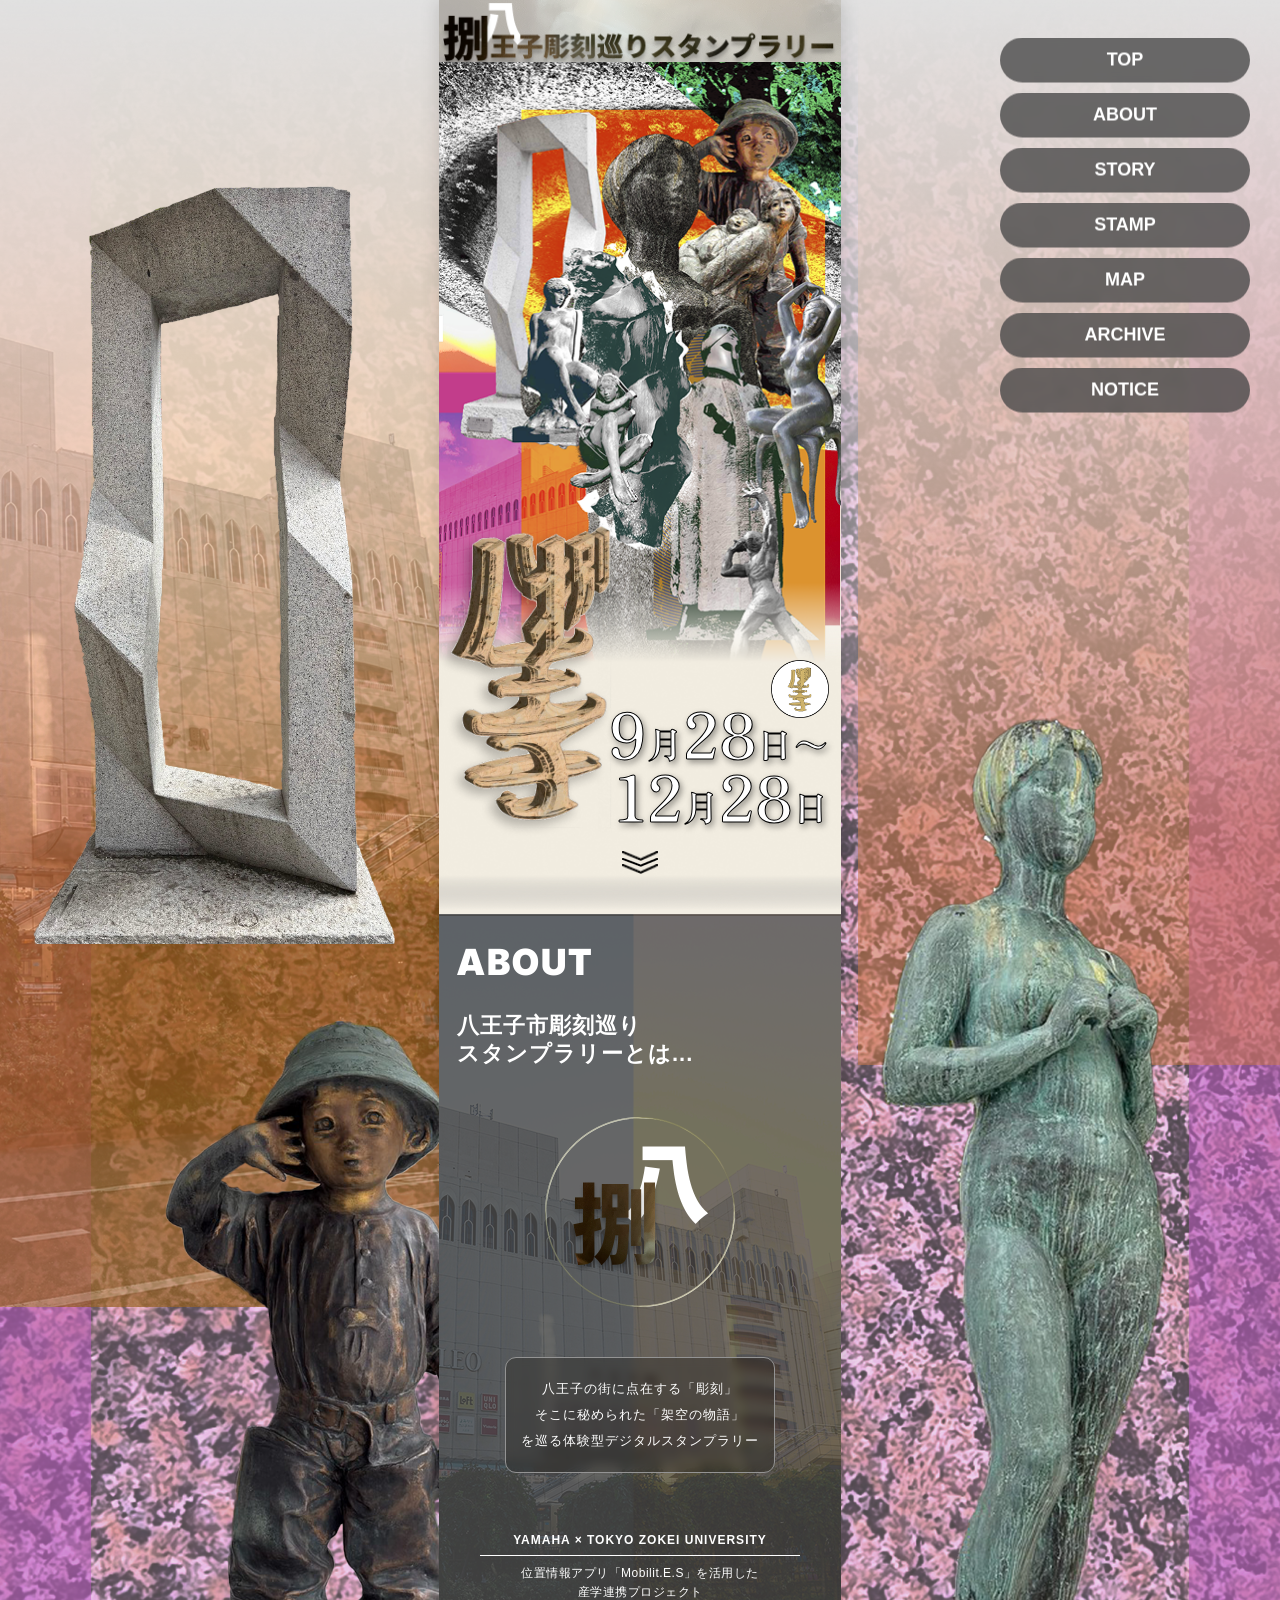
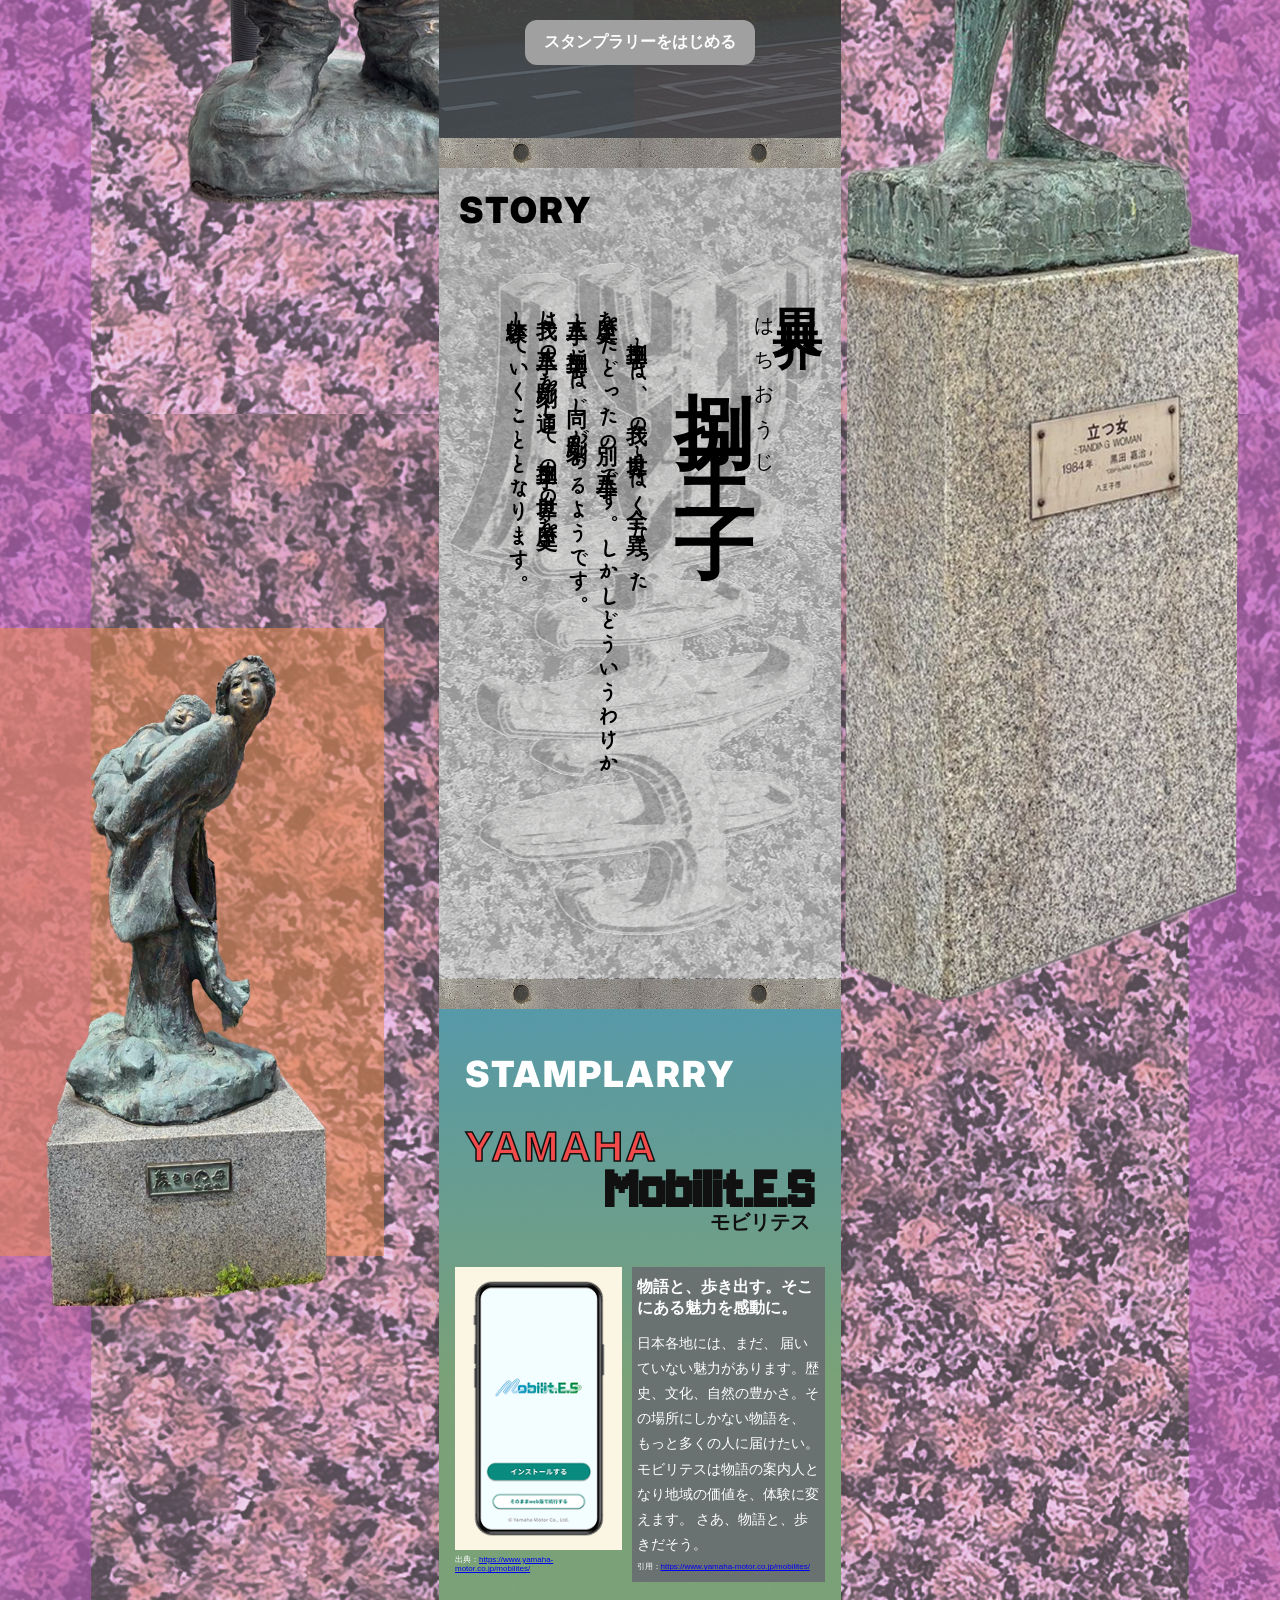
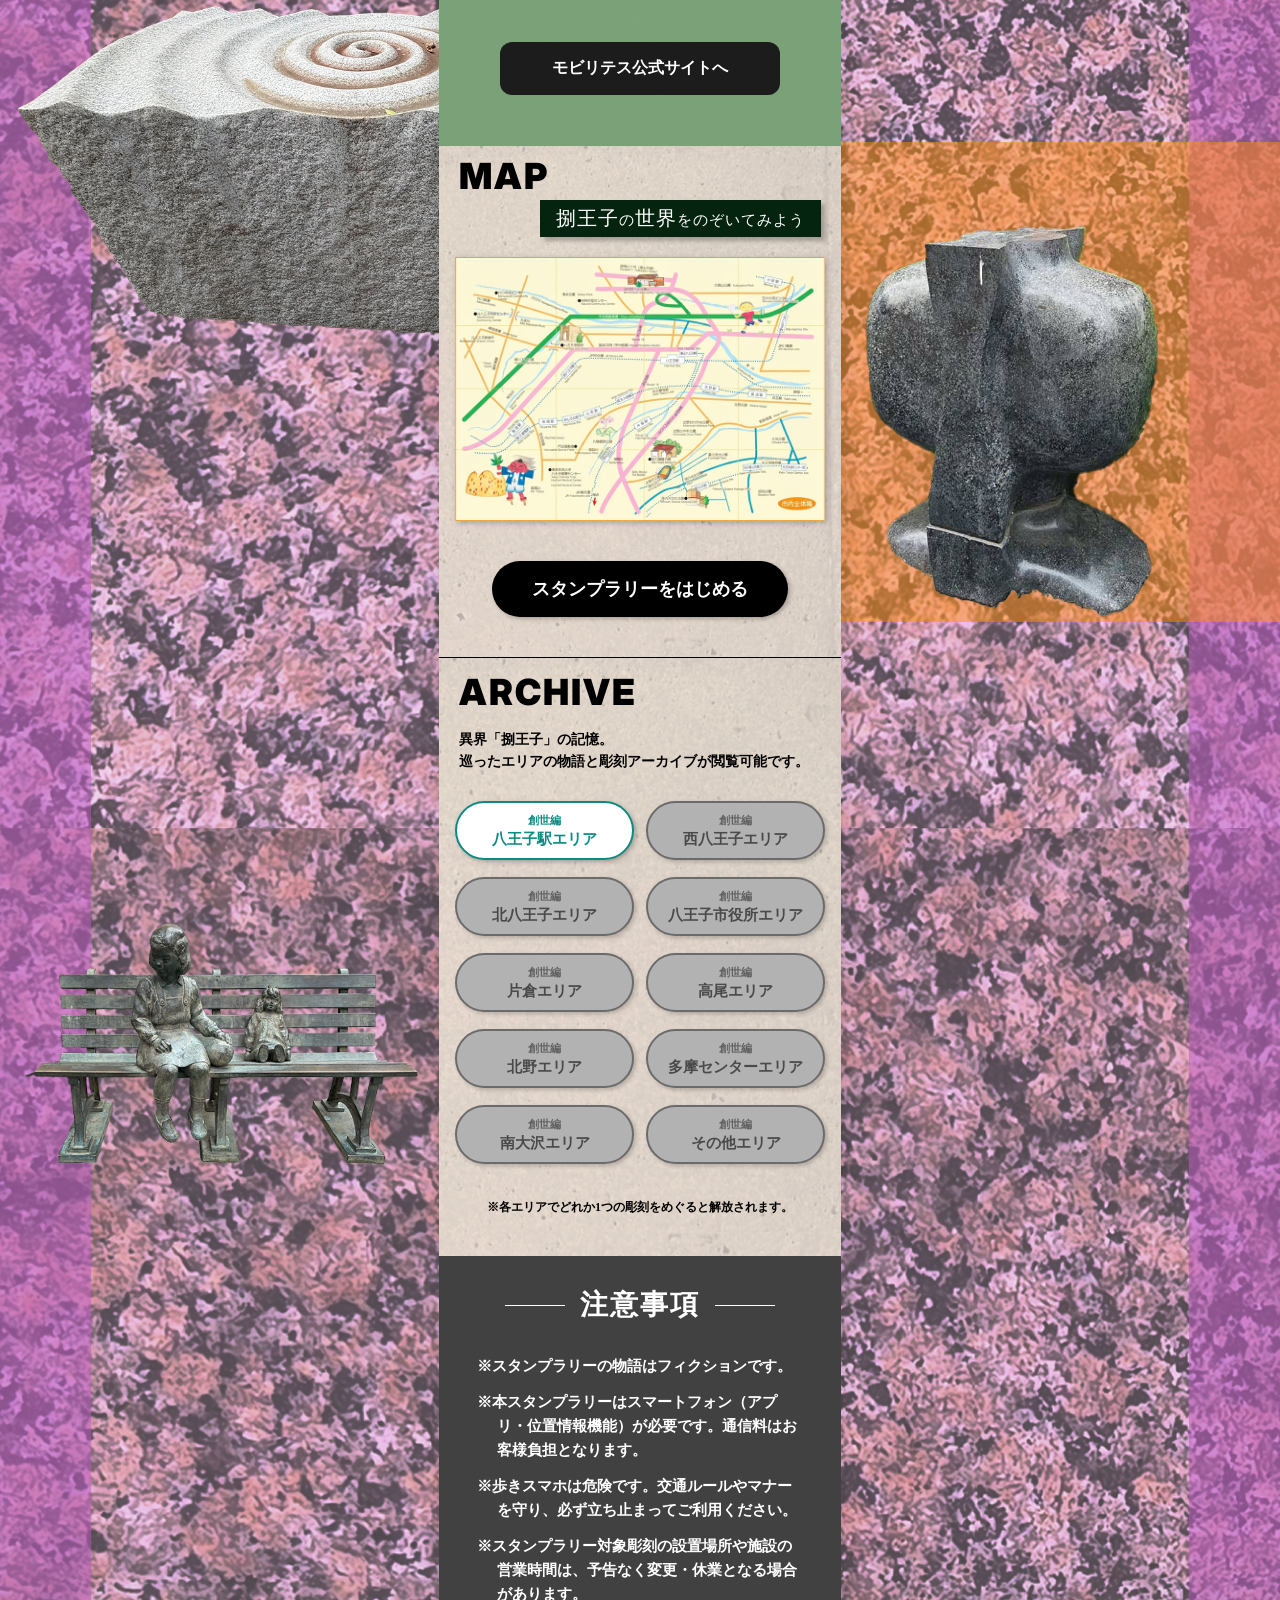
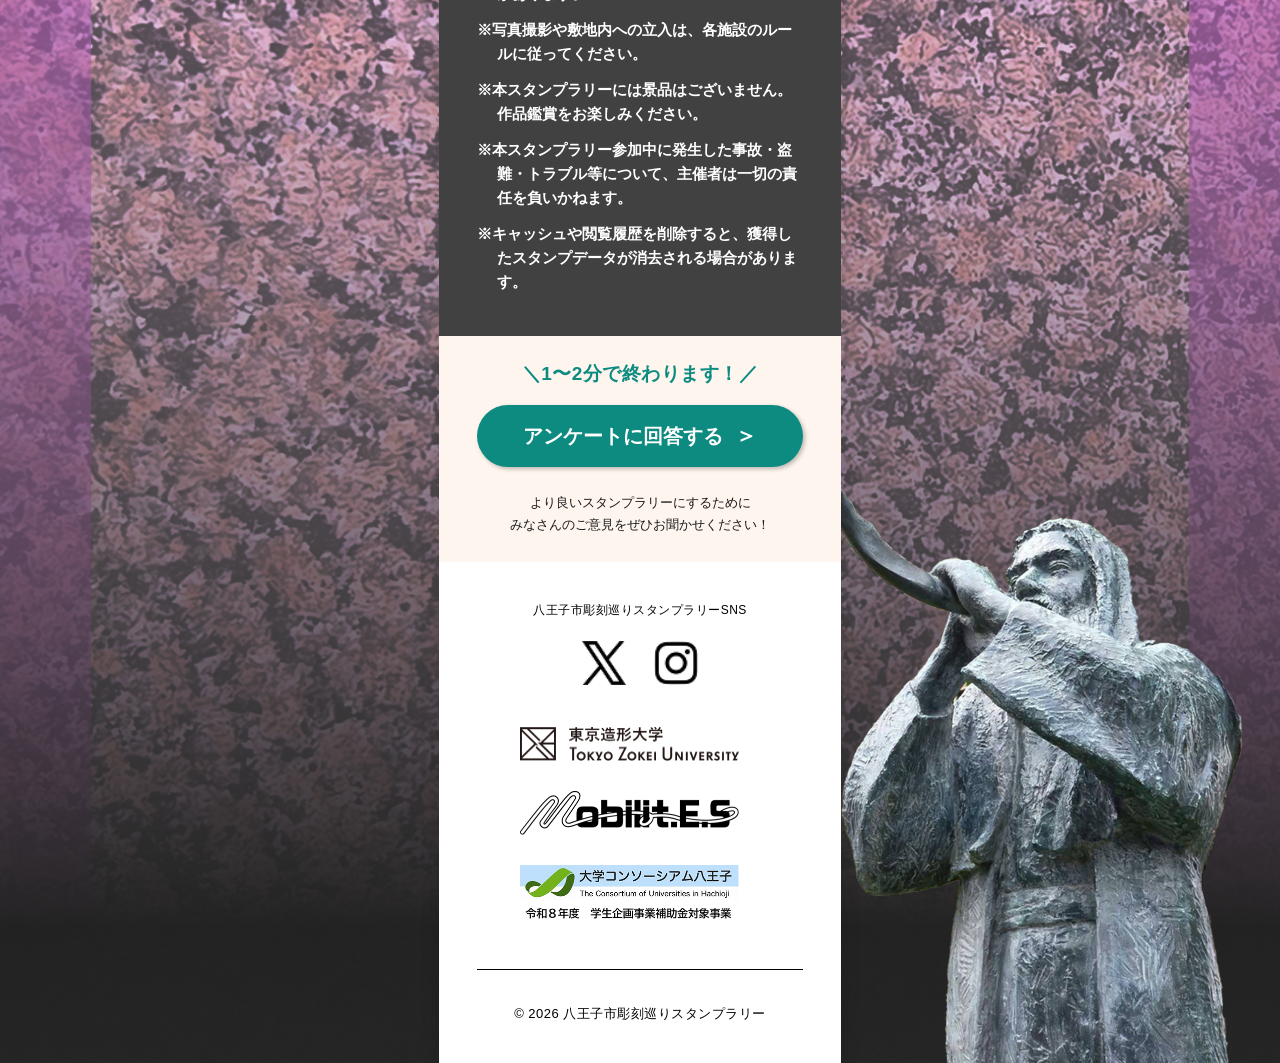
==== index.html @ 0e2375b9 "Add files via upload" ====
<!DOCTYPE html>
<html lang="ja">

<head>
    <!-- Google tag (gtag.js) -->
    <script async src="https://www.googletagmanager.com/gtag/js?id=G-J2H6LQZVP2"></script>
    <script>
        window.dataLayer = window.dataLayer || [];
        function gtag() { dataLayer.push(arguments); }
        gtag('js', new Date());

        gtag('config', 'G-J2H6LQZVP2');
    </script>
    <meta charset="UTF-8">
    <meta name="viewport" content="width=device-width, initial-scale=1.0">
    <meta name="description" content="八王子市彫刻巡りスタンプラリーの公式サイトです。">
    <meta name="keywords" content="八王子市, 彫刻巡り, スタンプラリー, 公式サイト">
    <meta property="og:title" content="八王子市彫刻巡りスタンプラリー公式サイト">
    <meta property="og:description" content="八王子市彫刻巡りスタンプラリーの公式サイトです。">
    <meta property="og:image" content="images/herofavicon.png">
    <title>八王子市彫刻巡りスタンプラリー公式サイト</title>
    <meta name="robots" content="noindex"><!-- /*Google検索に表示させない公開時は消します。*/ -->
    <link rel="preconnect" href="https://fonts.googleapis.com">
    <link rel="preconnect" href="https://fonts.gstatic.com" crossorigin>
    <link href="https://fonts.googleapis.com/css2?family=Tsukimi+Rounded:wght@400;500;600;700&display=swap"
        rel="stylesheet">
    <link rel="preconnect" href="https://fonts.googleapis.com">
    <link rel="preconnect" href="https://fonts.gstatic.com" crossorigin>
    <link href="https://fonts.googleapis.com/css2?family=Inter:wght@900&display=swap" rel="stylesheet">
    <link rel="preconnect" href="https://fonts.googleapis.com">
    <link rel="preconnect" href="https://fonts.gstatic.com" crossorigin>
    <link href="https://fonts.googleapis.com/css2?family=Zen+Old+Mincho:wght@700;900&display=swap" rel="stylesheet">
    <link rel="stylesheet" href="css/style.css">
    <link rel="icon" href="images/herofavicon.png">
</head>

<body>
    <div id="loading-screen">
        <div class="loading-inner">
            <img src="images/herofavicon.png" width="64" height="auto" alt="" class="loading-icon">
            <p class="loading-title">八王子彫刻巡りスタンプラリー</p>
            <div class="loading-bar-wrap">
                <div class="loading-bar" id="loadingBar"></div>
            </div>
            <p class="loading-percent" id="loadingPercent">0<span>%</span></p>
        </div>
    </div>
    <script>
        (function () {
            if (sessionStorage.getItem('sculptureLoadingShown') === 'true') {
                document.getElementById('loading-screen').style.display = 'none';
            }
        })();
    </script>
    <div class="hamburger" id="hamburger">
        <span></span>
        <span></span>
        <span></span>
    </div>
    <nav class="nav-menu" id="navMenu">
        <ul>
            <li><a href="#header0">TOP</a></li>
            <li><a href="#about">ABOUT</a></li>
            <li><a href="#story">STORY</a></li>
            <li><a href="#stamp">STAMP</a></li>
            <li><a href="#map">MAP</a></li>
            <li><a href="#archive">ARCHIVE</a></li>
            <li><a href="#notice">NOTICE</a></li>
        </ul>
    </nav>
    <main>
        <header id="header0">
            <h1><img src="images/headericon.png" alt="八王子市彫刻巡りスタンプラリー"></h1>
        </header>

        <section id="header">
            <p><img src="images/heroimage.png" alt="八王子市彫刻巡りスタンプラリー"></p>
            <div class="herocontent">
                <p><img src="images/heroimage2.png" width="249px" height="auto" alt="八王子市彫刻巡りスタンプラリー"></p>
                <div class="herotext">
                    <p>
                        <img src="images/herofavicon.png" width="72px" height="auto" alt="八王子市彫刻巡りスタンプラリーアイコン">
                    </p>
                    <p><span>9</span>月<span>28</span>日〜<br><span>12</span>月<span>28</span>日</p>
                </div>
            </div>
            <div class="scroll-down-wrapper">
                <div class="scroll-arrow arrow-1">
                    <img src="images/scroll-down-icon.png" alt="下矢印">
                </div>
                <div class="scroll-arrow arrow-2">
                    <img src="images/scroll-down-icon.png" alt="下矢印">
                </div>
                <div class="scroll-arrow arrow-3">
                    <img src="images/scroll-down-icon.png" alt="下矢印">
                </div>
            </div>
        </section>

        <section id="about">
            <h2>ABOUT</h2>
            <div class="about-lead">
                <p>八王子市彫刻巡り</p>
                <p>スタンプラリーとは...</p>
            </div>

            <!-- アイコン画像 -->
            <div class="about-content">
                <img src="images/aboutimages.png" width="190px" height="auto" alt="八王子市彫刻巡りスタンプラリーアイコン">
            </div>

            <div class="about-description">
                <p>八王子の街に点在する「彫刻」</p>
                <p>そこに秘められた「架空の物語」</p>
                <p>を巡る体験型デジタルスタンプラリー</p>
            </div>

            <div class="about-partner">
                <p class="partner-title">YAMAHA × TOKYO ZOKEI UNIVERSITY</p>
                <hr class="partner-divider">
                <p class="partner-text">位置情報アプリ「Mobilit.E.S」を活用した<br>産学連携プロジェクト</p>
            </div>

            <a href="html/selectarea.html" rel="noopener noreferrer" class="about-btn-link">
                <button class="about-btn">スタンプラリーをはじめる</button>
            </a>
        </section>

        <div class="section-margin">
            <p><img src="images/section_margin.png" alt="セクション間の壁"></p>
        </div>

        <section id="story">
            <h2>STORY</h2>
            <div class="story-content">
                <!-- 見出しエリア（異界・捌王子） -->
                <div class="story-heading">
                    <p class="story-sub">異界</p>
                    <h3 class="story-main">
                        <ruby>捌王子<rt>はちおうじ</rt></ruby>
                    </h3>
                </div>
                <!-- 本文エリア -->
                <div class="story-text">
                    <p>　捌王子とは、我々の世界とは全く異なった</p>
                    <p>歴史をたどった別の八王子です。しかしどういうわけか</p>
                    <p>八王子と捌王子には同じ彫刻があるようです。</p>
                    <p>我々は八王子の彫刻を通して捌王子の世界の歴史を</p>
                    <p>体験していくこととなります。</p>
                </div>
            </div>
        </section>

        <div class="section-margin">
            <p><img src="images/section_margin.png" alt="セクション間の壁"></p>
        </div>

        <section id="stamp">
            <h2>STAMPLARRY</h2>
            <div>
                <p>YAMAHA</p>
                <p>Mobilit.E.S</p>
                <p>モビリテス</p>
            </div>
            <div>
                <ul>
                    <li>
                        <img src="images/mobilites_about_image.png" alt="スタンプ1">
                        <p>出典：<a href="https://www.yamaha-motor.co.jp/mobilites/" target="_blank"
                                rel="noopener noreferrer">https://www.yamaha-motor.co.jp/mobilites/</a></p>
                    </li>
                    <li>
                        <p>物語と、歩き出す。そこにある魅力を感動に。</p>
                        <p>日本各地には、まだ、
                            届いていない魅力があります。歴史、文化、自然の豊かさ。その場所にしかない物語を、
                            もっと多くの人に届けたい。
                            モビリテスは物語の案内人となり地域の価値を、体験に変えます。
                            さあ、物語と、歩きだそう。</p>
                        <p>引用：<a href="https://www.yamaha-motor.co.jp/mobilites/" target="_blank"
                                rel="noopener noreferrer">https://www.yamaha-motor.co.jp/mobilites/</a></p>
                    </li>
                </ul>
            </div>
            <a href="https://www.yamaha-motor.co.jp/mobilites/" target="_blank" rel="noopener noreferrer"
                class="stamp-btn">
                モビリテス公式サイトへ
            </a>
        </section>

        <section id="map">
            <!-- ヘッダー（タイトル ＆ 緑ラベル） -->
            <div class="map-header">
                <h2>MAP</h2>
                <div class="maptitle">
                    <p><span>捌王子</span>の<span>世界</span>をのぞいてみよう</p>
                </div>
            </div>

            <!-- マップ画像 -->
            <div class="map-image-wrap">
                <img src="images/areamap.png" width="386px" height="auto" alt="スタンプラリーマップ" class="map-zoom-img">
            </div>

            <!-- ボタン -->
            <div class="map-btn-wrap">
                <a href="html/selectarea.html" rel="noopener noreferrer" class="map-btn">
                    スタンプラリーをはじめる
                </a>
            </div>
        </section>

        <section id="archive">
            <h2>ARCHIVE</h2>
            <p class="archive-lead">
                異界「捌王子」の記憶。<br>
                巡ったエリアの物語と彫刻アーカイブが閲覧可能です。
            </p>

            <div class="archive-grid">
                <!-- 解放済み（アクティブ）エリア -->
                <a href="html/archive_hachiojistation.html" class="archive-card active">
                    <span class="sub-title">創世編</span>
                    <span class="main-title">八王子駅エリア</span>
                </a>

                <!-- 未解放（グレーアウト）エリア -->
                <div class="archive-card disabled">
                    <span class="sub-title">創世編</span>
                    <span class="main-title">西八王子エリア</span>
                </div>
                <div class="archive-card disabled">
                    <span class="sub-title">創世編</span>
                    <span class="main-title">北八王子エリア</span>
                </div>
                <div class="archive-card disabled">
                    <span class="sub-title">創世編</span>
                    <span class="main-title">八王子市役所エリア</span>
                </div>
                <div class="archive-card disabled">
                    <span class="sub-title">創世編</span>
                    <span class="main-title">片倉エリア</span>
                </div>
                <div class="archive-card disabled">
                    <span class="sub-title">創世編</span>
                    <span class="main-title">高尾エリア</span>
                </div>
                <div class="archive-card disabled">
                    <span class="sub-title">創世編</span>
                    <span class="main-title">北野エリア</span>
                </div>
                <div class="archive-card disabled">
                    <span class="sub-title">創世編</span>
                    <span class="main-title">多摩センターエリア</span>
                </div>
                <div class="archive-card disabled">
                    <span class="sub-title">創世編</span>
                    <span class="main-title">南大沢エリア</span>
                </div>
                <div class="archive-card disabled">
                    <span class="sub-title">創世編</span>
                    <span class="main-title">その他エリア</span>
                </div>
            </div>

            <p class="archive-note">※各エリアでどれか1つの彫刻をめぐると解放されます。</p>
        </section>

        <section id="notice">
            <h3>注意事項</h3>
            <ul>
                <li>※スタンプラリーの物語はフィクションです。</li>
                <li>※本スタンプラリーはスマートフォン（アプリ・位置情報機能）が必要です。通信料はお客様負担となります。</li>
                <li>※歩きスマホは危険です。交通ルールやマナーを守り、必ず立ち止まってご利用ください。</li>
                <li>※スタンプラリー対象彫刻の設置場所や施設の営業時間は、予告なく変更・休業となる場合があります。</li>
                <li>※写真撮影や敷地内への立入は、各施設のルールに従ってください。</li>
                <li>※本スタンプラリーには景品はございません。作品鑑賞をお楽しみください。</li>
                <li>※本スタンプラリー参加中に発生した事故・盗難・トラブル等について、主催者は一切の責任を負いかねます。</li>
                <li>※キャッシュや閲覧履歴を削除すると、獲得したスタンプデータが消去される場合があります。</li>
            </ul>
        </section>

        <section id="survey">
            <p class="survey-lead">＼1〜2分で終わります！／</p>
            <div class="survey-btn-wrap">
                <a href="https://forms.gle/QPABRrupiCg4Sjsz8" target="_blank" rel="noopener noreferrer"
                    class="survey-btn">
                    アンケートに回答する <span>＞</span>
                </a>
            </div>
            <p class="survey-desc">
                より良いスタンプラリーにするために<br>
                みなさんのご意見をぜひお聞かせください！
            </p>
        </section>


        <footer>
            <p>八王子市彫刻巡りスタンプラリーSNS</p>
            <div class="sns-icon">
                <p><a href="https://www.instagram.com/hatchiojisculpturestamprally/?hl=ja" target="_blank"
                        rel="noopener noreferrer"><img src="images/footer_insta_icon.png" alt="Instagram"></a>
                </p>
                <p><a href="https://x.com/hatchiojiscults" target="_blank" rel="noopener noreferrer"><img
                            src="images/footer_x_icon.png" alt="X"></a></p>
            </div>
            <div class="footericon">
                <a href="https://www.zokei.ac.jp/" target="_blank" rel="noopener noreferrer"><img
                        src="images/footericon-tzu.png" width="219px" height="auto" alt="東京造形大学"></a>
                <a href="https://www.yamaha-motor.co.jp/mobilites/" target="_blank" rel="noopener noreferrer"><img
                        src="images/footericon-mobilites.png" width="219px" height="auto" alt="YAMAHAモビリテス"></a>
                <a href="https://gakuen-hachioji.jp/project/kikakuhojo/" target="_blank" rel="noopener noreferrer"><img
                        src="images/footericon-conso.png" width="219px" height="auto" alt="大学コンソーシアム八王子"></a>
            </div>
            <p class="copyright">&copy; 2026 八王子市彫刻巡りスタンプラリー</p>
        </footer>

    </main>

    <!-- PC用背景装飾エリア（706px以下で非表示） -->
    <div class="bg-decorations">
        <!-- 背景画像ブロック -->
        <img src="images/body_backimage01.png" alt="" class="decor-img station-bg">
        <img src="images/body_backimage02.png" alt="" class="decor-img map-bg">
        <img src="images/body_backimage03.png" alt="" class="decor-img stamp-bg">
        <img src="images/body_backimage04.png" alt="" class="decor-img about-bg">

        <!-- ②中間：上部のグラデーションをここに追加 -->
        <img src="images/header_gradation.png" alt="" class="decor-img header-grad">

        <!-- 彫刻作品群（黒背景のものはCSSで透過させます） -->
        <img src="images/sculpture_works01.png" alt="" class="decor-img sc-1">
        <img src="images/sculpture_works02.png" alt="" class="decor-img sc-2">
        <img src="images/sculpture_works03.png" alt="" class="decor-img sc-3">
        <img src="images/sculpture_works04.png" alt="" class="decor-img sc-4">
        <img src="images/sculpture_works05.png" alt="" class="decor-img sc-5">
        <img src="images/sculpture_works06.png" alt="" class="decor-img sc-6">
        <img src="images/sculpture_works07.png" alt="" class="decor-img sc-7">
        <img src="images/sculpture_works08.png" alt="" class="decor-img sc-8">
    </div>
    <!-- トースト通知用要素 -->
    <div id="toast" class="toast">未解放エリアです！</div>
    <div id="image-modal" class="modal">
        <span class="modal-close">&times;</span>
        <img class="modal-content" id="modal-img" alt="マップ拡大画像">
    </div>
</body>

<script src="js/script.js"></script>

</html>
---- css/style.css ----
@charset "UTF-8";
@import url('https://fonts.googleapis.com/css2?family=Jersey+10&display=swap');

:root {
    --content-width: 402px;
    --ink: #1a1a1a;
    --white: #fff;
    --mobileites: #0D8B80;
}

* {
    box-sizing: border-box;
    margin: 0;
    padding: 0;
}

html {
    scroll-behavior: smooth;
}

body {
    min-width: 320px;
    color: var(--ink);
    font-family: "Hiragino Kaku Gothic ProN", "Yu Gothic", sans-serif;
    background:
        url("../images/footer_gradation.png") center bottom / 100% auto no-repeat,
        #e9e7e0 url("../images/body_backgraudimage.png") center top / 100% auto;
    vertical-align: bottom;
    position: relative;
}

.header-grad {
    top: 0;
    left: 0;
    width: 100%;
    /* 横幅いっぱいに広げる */
    /* z-indexはHTMLの記述順で自動的に決まるため不要です */
}

img {
    display: block;
    max-width: 100%;
}

li {
    list-style: none;
}

button {
    font: inherit;
}

main {
    width: min(100%, var(--content-width));
    margin: 0 auto;
    overflow: hidden;
    background: #fff;
}



/* =========================================================
    Nav
========================================================= */
.nav-menu {
    position: fixed;
    right: clamp(10px, 5vw, 30px);
    top: 25%;
    transform: translateY(-50%);
    z-index: 100;
    display: flex;
}

.nav-menu ul {
    display: flex;
    flex-direction: column;
    gap: 10px;
    width: clamp(100px, 20vw, 250px);
}

.nav-menu a {
    display: block;
    padding: 12px 30px;
    color: #fff;
    font-size: 18px;
    font-weight: 600;
    text-decoration: none;
    background-color: rgb(74, 74, 74, 0.8);
    backdrop-filter: blur(4px);
    border-radius: 25px;
    text-align: center;
    transition: background-color 0.3s;
}

.nav-menu a:hover {
    background-color: #333;
    scale: 1.05;
    transition: scale 0.3s;
}

/* 706px以下のメディアクエリ */
@media (max-width: 706px) {
    .nav-menu {
        display: none;
    }
}

/* =========================================================
    ハンバーガーメニュー（通常時は非表示）
========================================================= */
.hamburger {
    display: none;
    cursor: pointer;
    z-index: 10000;
    /* メニューより手前に配置 */
    position: fixed;
    top: 20px;
    right: 20px;
    width: 30px;
    height: 24px;
    opacity: 0;
    /* 初期状態は透明 */
    pointer-events: none;
    /* 透明な時はクリック不可にする */
    transition: opacity 0.5s ease-in-out;
    /* ふんわり表示させる */
}

/* JSで付与する表示用クラス */
.hamburger.is-visible {
    opacity: 1;
    pointer-events: auto;
    /* クリック可能に戻す */
}

.hamburger span {
    display: block;
    position: absolute;
    width: 100%;
    height: 3px;
    background-color: var(--ink, #333);
    /* 必要に応じて色を変更 */
    transition: all 0.3s ease-in-out;
    border-radius: 2px;
}

.hamburger span:nth-child(1) {
    top: 0;
}

.hamburger span:nth-child(2) {
    top: 10px;
}

.hamburger span:nth-child(3) {
    top: 20px;
}

/* ハンバーガーがクリックされた時（×印になる）のアニメーション */
.hamburger.active span:nth-child(1) {
    top: 10px;
    transform: rotate(45deg);
}

.hamburger.active span:nth-child(2) {
    opacity: 0;
}

.hamburger.active span:nth-child(3) {
    top: 10px;
    transform: rotate(-45deg);
}

/* =========================================================
    レスポンシブ対応（706px以下） - メニューの挙動
========================================================= */
@media screen and (max-width: 706px) {
    .hamburger {
        display: block;
        /* スマホでボタンを表示 */
    }

    /* メニューを画面全体に被せる設定 */
    .nav-menu {
        position: fixed !important;
        /* 親要素の制限を強制解除 */
        top: 0 !important;
        left: 0 !important;
        width: 100vw;
        /* 画面幅いっぱい */
        height: 100vh;
        height: 100dvh;
        /* スマホのアドレスバー分を考慮した高さ */
        background-color: rgba(243, 238, 227, 0.98);
        display: flex;
        flex-direction: column;
        justify-content: center;
        align-items: center;
        z-index: 9999;

        /* rightでの移動ではなく、transformを使って滑らかにスライド */
        transform: translateX(100%);
        transition: transform 0.3s ease-in-out;
    }

    /* アクティブ時に画面内にスライドイン */
    .nav-menu.active {
        transform: translateX(0);
    }

    .nav-menu ul {
        display: flex;
        flex-direction: column;
        align-items: center;
        /* 子要素（li）を中央揃え */
        gap: 20px;
        /* ボタン同士の間隔（お好みで調整してください） */
        padding: 0 !important;
        /* ブラウザ標準の左余白を消去 */
        margin: 0;
        width: 100%;
    }

    .nav-menu ul li {
        list-style: none;
    }

    .nav-menu ul li a {
        display: block;
        width: 200px;
        padding: 16px 20px;
        background-color: #6a6a6a;
        color: #ffffff;
        text-decoration: none;
        border-radius: 50px;
        font-weight: bold;
        font-size: 16px;
        letter-spacing: 1.5px;
        box-sizing: border-box;
        text-align: center;
    }
}

/* =========================================================
    ポップアップ（モーダル）のスタイル
========================================================= */
.map-zoom-img {
    cursor: pointer;
    /* クリックできることを指マークで示す */
}

.modal {
    display: none;
    /* 初期状態は非表示 */
    position: fixed;
    z-index: 10000;
    left: 0;
    top: 0;
    width: 100%;
    height: 100%;
    background-color: rgba(0, 0, 0, 0.8);
    align-items: center;
    justify-content: center;
    opacity: 0;
    transition: opacity 0.3s ease;
}

/* JavaScriptで .show が付いたときにフェードイン */
.modal.show {
    display: flex;
    opacity: 1;
}

.modal-content {
    max-width: 90%;
    max-height: 90vh;
    border-radius: 8px;
    box-shadow: 0 4px 15px rgba(0, 0, 0, 0.5);
    transform: scale(0.8);
    transition: transform 0.3s ease;
}

.modal.show .modal-content {
    transform: scale(1);
}

.modal-close {
    position: absolute;
    top: 20px;
    right: 30px;
    color: #fff;
    font-size: 40px;
    font-weight: bold;
    cursor: pointer;
    z-index: 10001;
}

/* =========================================================
    Header
========================================================= */
header {
    position: relative;
    z-index: 3;
    height: 62px;
    background: url("../images/headerimage.png") center / cover no-repeat;
}

header h1 {
    width: 100%;
}

header h1 img {
    width: 100%;
}

.bg-decorations {
    position: absolute;
    top: 0;
    left: 0;
    right: 0;
    /* width: 100% の代わりに左右を指定 */
    bottom: 0;
    /* height: 100% の代わりに bottom: 0 で一番下まで伸ばす */
    z-index: -1;
    overflow-x: hidden;
    pointer-events: none;
}

#header {
    position: relative;
    height: clamp(678px, 211.9vw, 852px);
    background: #f3eee3;
    overflow: hidden;
}

#header>p img {
    width: 100%;
    height: 100%;
    object-fit: cover;
    vertical-align: bottom;
}

#header>div {
    position: absolute;
    left: 0;
    width: 100%;
}

.herocontent {
    display: flex;
    flex-direction: row;
    align-items: center;
    justify-content: space-between;
    position: absolute;
    /* 450pxの固定値から%に変更し、高さが縮んでも正しい位置をキープします */
    top: 52.8%;
    left: 0;
    width: 100%;
}

#header>div>p:first-child {
    flex: 0 0 auto;
}

#header>div>p:first-child img {
    width: clamp(198px, 61.9vw, 249px);
    margin: 0;
    transform: translateX(clamp(-40px, -9.9vw, -30px));
}

/* 親要素（ヒーローエリア）が基準になるよう設定されているか確認してください */
#hero,
.hero,
header {
    position: relative;
}

.herotext {
    /* 中央枠の「右下」を基準に配置して見切れを完全に防止 */
    position: absolute;
    right: 12px;
    bottom: 30px;

    display: flex;
    flex-direction: column;
    align-items: flex-end;
    font-family: "Zen Old Mincho", serif;
    font-weight: 700;
    line-height: 0.98;
    z-index: 10;
}

.herotext p {
    font-size: 36px;
    /* 文字サイズ（維持） */
    line-height: 0.98;
    margin: 0;
    text-align: right;
    white-space: nowrap;
}

.herotext span {
    font-size: 64px;
    /* 数字サイズ（維持） */
}

/* 右上の丸アイコン配置 */
.herotext p:first-child {
    width: 100%;
    margin-bottom: -18px;
    /* アイコンを日付テキストの右上に少し重ねる */
}

.herotext p:first-child img {
    margin-left: auto;
    width: 58px;
    height: auto;
    display: block;
}

/* 日付テキストの装飾 */
.herotext p:last-child {
    margin: 0;
    color: #ffffff;
    -webkit-text-stroke: 1px #000000;
    filter: drop-shadow(2px 3px 3px rgba(0, 0, 0, 0.4));
}


/* 矢印をまとめるラッパーの配置 */
.scroll-down-wrapper {
    position: absolute;
    bottom: 50px;
    right: max(100px, 12vw);
    display: flex;
    flex-direction: column;
    align-items: center;
    z-index: 999;
}

/* 矢印同士の間隔設定（z-indexを有効化するため position: relative を追加） */
.scroll-arrow {
    position: relative;
    margin-top: -16px;
}

.scroll-arrow:first-child {
    margin-top: 0;
}

/* 【重要】上の矢印ほど手前に重なるよう z-index を設定 */
.arrow-1 {
    z-index: 3;
}

/* 一番上：最前面 */
.arrow-2 {
    z-index: 2;
}

/* 真ん中：中間 */
.arrow-3 {
    z-index: 1;
}

/* 一番下：最背面 */

/* 矢印画像のアニメーション設定 */
.arrow-1 img {
    width: 36px;
    height: auto;
    animation: arrow-scroll-1 2.5s infinite ease-in-out;
}

.arrow-2 img {
    width: 36px;
    height: auto;
    animation: arrow-scroll-2 2.5s infinite ease-in-out;
}

.arrow-3 img {
    width: 36px;
    height: auto;
    animation: arrow-scroll-3 2.5s infinite ease-in-out;
}

/* 1番目（一番上）：最初に登場してとどまる */
@keyframes arrow-scroll-1 {
    0% {
        opacity: 0;
        transform: translateY(-8px);
    }

    20%,
    80% {
        opacity: 1;
        transform: translateY(0);
    }

    100% {
        opacity: 0;
        transform: translateY(8px);
    }
}

/* 2番目（真ん中）：1番目の下へ重ねるように出現してとどまる */
@keyframes arrow-scroll-2 {

    0%,
    20% {
        opacity: 0;
        transform: translateY(-8px);
    }

    40%,
    80% {
        opacity: 1;
        transform: translateY(0);
    }

    100% {
        opacity: 0;
        transform: translateY(8px);
    }
}

/* 3番目（一番下）：2番目の下へ重ねるように出現し、最後全員で消える */
@keyframes arrow-scroll-3 {

    0%,
    40% {
        opacity: 0;
        transform: translateY(-8px);
    }

    60%,
    80% {
        opacity: 1;
        transform: translateY(0);
    }

    100% {
        opacity: 0;
        transform: translateY(8px);
    }
}


/* =========================================================
//    section
//========================================================= */
section {
    position: relative;
}

.section-margin {
    height: 30px;
    background: #ddd;
}

.section-margin img {
    width: 100%;
    height: 30px;
}



/* =========================================================
    about
========================================================= */
#about {
    min-height: 824px;
    padding: 26px 0 55px;
    color: #fff;
    text-align: center;
    background: url("../images/about_backimage.png") center / cover no-repeat;
}

#about h2 {
    font-size: 36px;
    font-weight: 900;
    font-family: 'Inter', sans-serif;
    text-align: left;
    padding-left: 18px;
    letter-spacing: 2px;
    margin: 0;
    font-weight: 900;
}

/* リード文 */
.about-lead {
    text-align: left;
    padding-left: 18px;
    margin-top: 28px;
}

.about-lead p {
    font-size: 22px;
    font-weight: bold;
    line-height: 1.25;
    margin: 0;
    letter-spacing: 1px;
}

/* 画像コンテナ */
.about-content {
    margin: 50px auto 50px;
    align-items: center;
    justify-content: center;
}

.about-content img {
    width: 190px;
    margin: 0 auto;
}

/* 枠付き説明テキスト（ガラスエフェクト再現） */
.about-description {
    width: 270px;
    margin: 0 auto 60px;
    padding: 18px 8px;
    border-radius: 11px;
    border: 1px solid #939393;
    box-sizing: border-box;
    background: rgba(35, 33, 26, 0.35);
    /* ガラスエフェクト（フロスト 4） */
    backdrop-filter: blur(4px);
    -webkit-backdrop-filter: blur(4px);
    /* Safari用 */
}

.about-description p {
    font-size: 13px;
    font-weight: normal;
    line-height: 2;
    margin: 0;
    letter-spacing: 1px;
}

/* 産学連携クレジット */
.about-partner {
    margin-bottom: 18px;
}

.about-partner .partner-title {
    font-size: 12px;
    font-weight: bold;
    letter-spacing: 1px;
    margin: 0;
}

.about-partner .partner-divider {
    width: 80%;
    max-width: 320px;
    border: none;
    border-top: 1px solid #fff;
    margin: 8px auto;
}

.about-partner .partner-text {
    font-size: 12px;
    font-weight: normal;
    line-height: 1.6;
    letter-spacing: 0.5px;
    margin: 0;
}

/* ボタンのリンク要素（中央寄せ用） */
.about-btn-link {
    display: inline-block;
    text-decoration: none;
}

/* ABOUTセクションのボタンだけグレー＆大きく上書き */
#about button.about-btn {
    min-width: 230px;
    padding: 12px 16px;
    font-size: 16px;
    font-weight: bold;
    background: #a0a0a0;
    color: #fff;
    border-radius: 12px;
    border: none;
    cursor: pointer;
    transition: opacity 0.2s, transform 0.2s;
}

#about button.about-btn:hover {
    background: #8c8c8c;
    opacity: 0.85;
    transform: translateY(-2px);
}

/* =========================================================
    story
========================================================= */
#story {
    position: relative;
    min-height: 811px;
    padding: 20px 20px;
    background: url("../images/story_backimage.png") center / cover no-repeat;
    overflow: hidden;
}

/* タイトル「STORY」 */
#story h2 {
    font-size: 36px;
    font-weight: 900;
    font-family: 'Inter', sans-serif;
    letter-spacing: 2px;
    color: #000;
    margin: 0;
}

/* 縦書きエリア全体 */
.story-content {
    position: absolute;
    top: 75px;
    right: 20px;
    writing-mode: vertical-rl;
    font-family: "Hiragino Mincho ProN", "Yu Mincho", serif;
    color: #000;
}


/* 「異界」 */
.story-sub {
    font-size: 50px;
    font-weight: bold;
    letter-spacing: 15px;
    margin-top: 25px;
    margin-right: -10px;
}

/* 「捌王子」 */
.story-main {
    font-size: 80px;
    font-weight: bold;
    letter-spacing: 4px;
    margin-top: 60px;
    /* カンプに合わせて少し拡大（異界より一段下げる） */
    margin-right: -10px;
    line-height: 1;
}

/* ルビ（ふりがな）の調整 */
.story-main ruby rt {
    font-size: 20px;
    font-weight: normal;
    letter-spacing: 11px;
}

/* 本文エリア */
.story-text {
    margin-top: 60px;
    margin-right: 20px;
}

.story-text p {
    font-family: "Tsukimi Rounded", sans-serif;
    font-size: 21px;
    font-weight: 600;
    letter-spacing: 3px;
    margin: 0;
    white-space: nowrap;
}

@media screen and (max-width: 360px) {
    .story-text p {
        font-size: 18px;
    }

    .story-text {
        margin-right: 10px;
    }
}

/* =========================================================
    STAMP
========================================================= */
#stamp {
    min-height: 737px;
    /* height を min-height に変更し、中身が溢れたら自動で伸びるようにします */
    padding: 43px 16px 50px;
    /* 下部にも50pxの余白を追加し、ボタンと下のセクションの間に隙間を作ります */
    color: #111;
    background: url("../images/mobilites_backimage.png") center / cover no-repeat;
}

/* タイトルを左寄せ・大きく */
#stamp h2 {
    font-size: 36px;
    font-weight: 900;
    font-family: 'Inter', sans-serif;
    text-align: left;
    padding-left: 10px;
    letter-spacing: 2px;
    color: #fff;
}

#stamp>div:first-of-type {
    margin-top: 30px;
    font-family: Arial, sans-serif;
    font-weight: 800;
    line-height: 1;
}

/* YAMAHA（赤文字＋黒フチ） */
#stamp>div:first-of-type p:first-child {
    color: #f24b4b;
    /* 画像に近い明るい赤 */
    font-size: 42px;
    letter-spacing: 2px;
    -webkit-text-stroke: 1.5px #111;
    /* 黒いフチドリを追加 */
    text-align: left;
    padding-left: 10px;
}

/* Mobilit.E.S（Jersey 10フォント＋右寄せ） */
#stamp>div:first-of-type p:nth-child(2) {
    font-family: 'Jersey 10', sans-serif;
    /* 追加したフォントを適用 */
    font-size: 64px;
    text-align: right;
    padding-right: 10px;
    margin-top: -10px;
    /* YAMAHAに少し近づける */
}

/* モビリテス */
#stamp>div:first-of-type p:last-child {
    font-size: 20px;
    text-align: right;
    padding-right: 15px;
    margin-top: -10px;
}

#stamp>div:nth-of-type(2) {
    margin-top: 35px;
}

/* 2カラムレイアウトの設定 */
#stamp ul {
    display: flex;
    gap: 10px;
    align-items: stretch;
    /* 左右の高さを揃える */
}

/* 左カラム（スマホ画像エリア） */
#stamp li:first-child {
    flex: 0 0 45%;
}

#stamp li:first-child img {
    width: 100%;
    background-color: #FBF6E3;
    /* ご指定のスマホ背景色 */
    padding: 10px;
    /* 画像の周りに余白を作る */
    border: none;
    box-sizing: border-box;
}

/* 出典などの小さい文字 */
#stamp li:first-child p,
#stamp li:last-child p:last-child {
    margin-top: 5px;
    font-size: 8px;
    color: #fff;
    line-height: 1.2;
    overflow-wrap: anywhere;
}

/* 右カラム（テキストエリア） */
#stamp li:last-child {
    flex: 1;
    background-color: #6a7171;
    /* グレーの背景ボックス */
    padding: 10px 5px;
    color: #fff;
    font-size: 14px;
    line-height: 1.8;
}

#stamp li:last-child p:first-child {
    margin-bottom: 12px;
    font-weight: 700;
    font-size: 16px;
    line-height: 1.3;
}

/* 下部ボタン */
.stamp-btn {
    display: flex;
    justify-content: center;
    align-items: center;
    width: fit-content;
    min-width: 280px;
    margin: 60px auto 0;
    /* 上マージン60px ＆ 左右中央揃え */
    padding: 16px 20px;
    background: #1c1c1c;
    color: #fff;
    font-size: 16px;
    font-weight: bold;
    text-decoration: none;
    border-radius: 12px;
    box-sizing: border-box;
    transition: opacity 0.2s, transform 0.2s;
}

#stamp a:hover {
    opacity: 0.85;
    transform: translateY(-2px);
}


/* =========================================================
    MAP
========================================================= */
#map {
    padding: 12px 16px 40px;
    background: url("../images/map_backimage.png") center / cover no-repeat;
}

.map-header {
    margin-bottom: 20px;
    padding: 0 4px;
}

/* タイトル「MAP」 */
#map h2 {
    font-size: 36px;
    font-weight: 900;
    font-family: 'Inter', sans-serif;
    letter-spacing: 2px;
    color: #000;
    line-height: 1;
    margin: 0;
}

/* 右上の深緑ラベル */
.maptitle {
    margin-left: auto;
    /* 右寄せ配置 */
    width: fit-content;
    /* 幅を中身のテキスト長さに制限 */
    margin-top: 6px;
    background-color: #05240F;
    color: #ffffff;
    padding: 5px 16px;
    box-shadow: 4px 4px 4px rgba(0, 0, 0, 0.25);
}

.maptitle span {
    font-family: "Hiragino Mincho ProN", "Yu Mincho", serif;
    font-size: 20px;
    font-weight: medium;
    letter-spacing: 1px;
}

.maptitle p {
    font-family: "Hiragino Mincho ProN", "Yu Mincho", serif;
    font-size: 15px;
    font-weight: medium;
    letter-spacing: 1px;
    margin: 0;
}

/* 2. マップ画像エリア */
.map-image-wrap {
    text-align: center;
    margin-bottom: 30px;
}

.map-image-wrap img {
    width: 100%;
    max-width: 386px;
    height: auto;
    display: block;
    margin: 0 auto;
    box-shadow: 2px 2px 6px rgba(0, 0, 0, 0.25);
    /* 画像まわりの影 */
}

/* 3. ボタンエリア */
.map-btn-wrap {
    text-align: center;
    margin-top: 40px;
}

.map-btn {
    display: inline-flex;
    align-items: center;
    justify-content: center;
    width: clamp(260px, 80%, 320px);
    padding: 16px 20px;
    background-color: #000000;
    color: #ffffff;
    font-size: 18px;
    font-weight: bold;
    text-decoration: none;
    border-radius: 50px;
    /* 完全な丸み */
    box-shadow: 2px 2px 4px rgba(0, 0, 0, 0.25);
    transition: opacity 0.2s, transform 0.2s;
}

.map-btn:hover {
    opacity: 0.85;
    transform: translateY(-2px);
}

/* =========================================================
   Archive
========================================================= */
#archive {
    padding: 12px 16px 40px;
    background: url("../images/map_backimage.png") center / cover no-repeat;
    border-top: 1px solid #000;
}

#archive h2 {
    font-size: 36px;
    font-weight: 900;
    font-family: 'Inter', sans-serif;
    letter-spacing: 2px;
    color: #000;
    text-align: left;
    padding-left: 4px;
}

/* リード文 */
.archive-lead {
    margin: 15px 0 28px 4px;
    font-family: "Hiragino Mincho ProN", "Yu Mincho", serif;
    font-size: 14px;
    font-weight: 700;
    line-height: 1.6;
    color: #000;
    justify-content: center;
}

/* 2列グリッド配置 */
.archive-grid {
    display: grid;
    grid-template-columns: repeat(2, 1fr);
    gap: 17px 12px;
}

/* カード共通スタイル */
.archive-card {
    display: flex;
    flex-direction: column;
    align-items: center;
    justify-content: center;
    padding: 10px 4px;
    border-radius: 30px;
    text-decoration: none;
    box-shadow: 2px 2px 4px rgba(0, 0, 0, 0.25);
    transition: transform 0.2s, opacity 0.2s;
}

/* 解放済み（アクティブ）ボタン */
.archive-card.active {
    background-color: #ffffff;
    border: 2px solid #0D8B80;
    color: #0D8B80;
}

.archive-card.active:hover {
    opacity: 0.88;
    transform: translateY(-2px);
}

/* 未解放（グレーアウト）ボタン */
.archive-card.disabled {
    background-color: #B2B2B2;
    border: 2px solid #6b6b6b;
    color: #555555;
    cursor: not-allowed;
    box-shadow: 2px 2px 4px rgba(0, 0, 0, 0.2);
}

/* サブタイトル（創世編） */
.archive-card .sub-title {
    font-size: 11px;
    font-weight: bold;
    margin-bottom: 2px;
}

.archive-card.active .sub-title {
    color: #0D8B80;
}

.archive-card.disabled .sub-title {
    color: #616161;
}

/* メインタイトル（エリア名） */
.archive-card .main-title {
    font-size: 15px;
    font-weight: bold;
    line-height: 1.2;
}

.archive-card.disabled .main-title {
    color: #4a4a4a;
}

/* 下部注釈文 */
.archive-note {
    margin-top: 35px;
    text-align: center;
    font-family: "Hiragino Mincho ProN", "Yu Mincho", serif;
    font-size: 12px;
    font-weight: 600;
    color: #000;
}

/* =========================================================
   トースト通知 (未解放エリアポップアップ)
========================================================= */
.toast {
    position: fixed;
    bottom: -60px;
    /* 初期位置（画面外） */
    left: 50%;
    transform: translateX(-50%);
    background-color: rgba(0, 0, 0, 0.85);
    color: #ffffff;
    padding: 12px 28px;
    border-radius: 30px;
    font-size: 14px;
    font-weight: bold;
    letter-spacing: 0.5px;
    box-shadow: 0 4px 12px rgba(0, 0, 0, 0.3);
    z-index: 9999;
    opacity: 0;
    pointer-events: none;
    transition: bottom 0.3s ease, opacity 0.3s ease;
    white-space: nowrap;
}

/* 表示時のクラス */
.toast.show {
    bottom: 40px;
    /* 下からふわっと浮き出る位置 */
    opacity: 1;
}

/* =========================================================
    注意事項セクション (NOTICE)
========================================================= */
#notice {
    min-height: 390px;
    padding: 30px 20px;
    /* 上下の余白を少し増やして調整 */
    color: #fff;
    background: #414141;
}

/* タイトル「注意事項」と左右の線 */
#notice h3 {
    margin-bottom: 30px;
    /* リストとの間隔を広げる */
    text-align: center;
    font-size: 28px;
    /* カンプに合わせて大きく */
    font-weight: bold;
    letter-spacing: 2px;
    display: flex;
    align-items: center;
    justify-content: center;
    gap: 15px;
    /* 線と文字の隙間 */
}

/* 左右の線をCSSで描画 */
#notice h3::before,
#notice h3::after {
    content: "";
    display: inline-block;
    width: 60px;
    /* 線の長さ */
    height: 1px;
    background-color: #fff;
}

/* リスト全体 */
#notice ul {
    width: 90%;
    margin: 0 auto;
    /* 中央寄せ */
}

/* リストの各項目 */
#notice li {
    font-size: 15px;
    /* カンプに合わせて大きく */
    line-height: 1.6;
    margin-bottom: 12px;
    /* 項目間の余白 */
    font-weight: bold;
    position: relative;
    padding-left: 20px;
    /* 記号（※）の分のスペースを空ける */
    text-indent: -20px;
    /* 2行目以降をインデントして揃えるための設定 */
}

/* 
※ HTML側に元から「※」が含まれているため、
インデント設定（text-indent: -20px と padding-left: 20px）だけで
2行目が綺麗に揃うようになります。
*/

#notice br {
    display: block;
    height: 0;
    /* 元の不要な隙間を無くす */
    content: "";
}


/* =========================================================
   アンケートセクション (SURVEY)
========================================================= */
#survey {
    background-color: #FDF5EE;
    /* 背景色 */
    padding: 25px 20px;
    text-align: center;
    display: flex;
    flex-direction: column;
    align-items: center;
    justify-content: center;
}

/* 上部テキスト：「＼1〜2分で終わります！／」 */
.survey-lead {
    color: #0D8B80;
    font-size: clamp(18px, 5vw, 19px);
    font-weight: bold;
    letter-spacing: 0.5px;
    margin-bottom: 18px;
}

/* ボタンラッパー */
.survey-btn-wrap {
    width: 100%;
    display: flex;
    justify-content: center;
    margin-bottom: 25px;
}

/* 緑色カプセルボタン */
.survey-btn {
    display: inline-flex;
    align-items: center;
    justify-content: center;
    gap: 12px;
    width: clamp(270px, 90%, 330px);
    padding: 16px 20px;
    background-color: #0D8B80;
    /* ボタン背景色 */
    color: #FFFFFF;
    /* 文字色 */
    font-size: clamp(18px, 5vw, 20px);
    font-weight: bold;
    text-decoration: none;
    border-radius: 50px;
    /* 完全な丸み（ピルシェイプ） */
    box-shadow: 2px 2px 4px rgba(0, 0, 0, 0.25);
    /* ボタン下の自然な影 */
    transition: transform 0.2s ease, box-shadow 0.2s ease, opacity 0.2s ease;
}

/* 右矢印 「＞」 */
.survey-btn span {
    font-family: Arial, sans-serif;
    font-size: 1.1em;
    font-weight: bold;
}

/* ホバー時のアニメーション */
.survey-btn:hover {
    opacity: 0.92;
    transform: translateY(-2px);
    box-shadow: 0 7px 18px rgba(0, 0, 0, 0.22);
}

/* 下部説明文 */
.survey-desc {
    color: #1a1a1a;
    font-size: 13px;
    line-height: 1.7;
    font-weight: medium;
}



/* =========================================================
   フッター
========================================================= */
footer {
    padding: 40px 20px 40px;
    text-align: center;
    background: #fff;
    display: flex;
    flex-direction: column;
    align-items: center;
}

/* 1. タイトル「八王子市彫刻巡りスタンプラリー SNS」 */
footer>p:first-child {
    font-size: 12px;
    font-weight: 500;
    color: #000;
    letter-spacing: 0.5px;
    margin-bottom: 22px;
}

/* 2. SNSアイコン (左: X / 右: Instagram) */
.sns-icon {
    display: flex;
    justify-content: center;
    align-items: center;
    gap: 28px;
    margin-bottom: 42px;
    flex-direction: row-reverse;
    /* HTMLの記述順を反転しXを左配置 */
}

.sns-icon p {
    margin: 0;
    padding: 0;
}

.sns-icon img {
    width: 44px;
    height: 44px;
    object-fit: contain;
}

/* 3. 連携ロゴ3種（縦並び・中央配置・十分な余白） */
.footericon {
    display: flex;
    flex-direction: column;
    align-items: center;
    gap: 30px;
    /* 各ロゴ同士の上下間隔 */
    width: 100%;
    margin-bottom: 45px;
}

.footericon a {
    width: 240px;
    /* カンプに合わせたロゴサイズ */
    max-width: 80%;
    height: auto;
    margin: 0 auto;
    display: block;
}

.sns-icon a:hover img {
    opacity: 0.7;
}

.footericon a:hover img {
    opacity: 0.7;
}

/* 4. 黒い区切り線 ＆ コピーライト */
.copyright {
    color: #000;
    font-size: 13px;
    font-weight: 500;
    letter-spacing: 0.5px;
    padding-top: 35px;
    border-top: 1.5px solid #000;
    /* くっきりとした黒の直線 */
    width: 90%;
    margin: 0 auto;
    text-align: center;
}



@media (min-width: 403px) {
    main {
        box-shadow: 0 0 18px rgba(0, 0, 0, .16);
    }
}

@media (min-width: 403px) {
    main {
        box-shadow: 0 0 18px rgba(0, 0, 0, .16);
    }
}










/* =========================================================
   PC用背景装飾（相対配置）
========================================================= */
/* コンテナ全体を絶対配置にし、z-indexでメインコンテンツの背面に置く */
.bg-decorations {
    position: absolute;
    top: 0;
    left: 0;
    width: 100%;
    height: 100%;
    z-index: -1;
    overflow: hidden;
    /* 横スクロールバーが出るのを防ぐ */
    pointer-events: none;
    /* 画像をクリックできないようにし、操作の邪魔をしない */
}

/* 個別の装飾画像を相対的に（%やvwで）配置 */
.decor-img {
    position: absolute;
    /* 基準幅を画面幅（vw）や親要素（%）にすることで、画面サイズに応じて伸縮します */
}

/* 
  【配置の調整について】
  以下の top（上からの位置）や left/right（左右の位置）、
  width（画像の大きさ）の数値（% や vw）をカンプに合わせて微調整してください。
*/

.sc-1 {
    top: 17%;
    left: 12%;
    width: 30vw;
    z-index: 1;
}

.sc-2 {
    top: 38%;
    left: 3%;
    width: 25vw;
    z-index: 2;
}

.sc-3 {
    top: 12%;
    right: 3%;
    width: 31vw;
}

.sc-4 {
    top: 58%;
    right: 7%;
    width: 26vw;
}

.sc-5 {
    top: 3%;
    left: -5%;
    width: 45vw;
}

.sc-6 {
    top: 85%;
    left: 15%;
    width: 18vw;
}

.sc-6 {
    top: 69%;
    left: -10%;
    width: 48vw;
}

.sc-7 {
    top: 51%;
    right: 35%;
    width: 70vw;
    z-index: 3;
}

.sc-8 {
    top: auto;
    /* 上からの位置指定をリセット */
    bottom: 0;
    /* エリアの一番下にぴったり配置 */
    right: 0;
    /* 横位置はデザインに合わせて調整 */
    width: 50vw;
}

.station-bg {
    top: 0%;
    left: 0%;
    width: 38vw;
    z-index: -1;
    opacity: 0.8;
}

.map-bg {
    top: 0;
    right: 0;
    width: 33vw;
    /* マップ背景は画面幅いっぱいに広げる */
    z-index: -1;
}

.stamp-bg {
    top: 38%;
    left: 0;
    width: 30vw;
    /* スタンプ背景も画面幅いっぱいに広げる */
    z-index: -1;
}

.about-bg {
    top: 57%;
    right: 0%;
    width: 36vw;
    /* ABOUT背景も画面幅いっぱいに広げる */
    z-index: -1;
}

/* =========================================================
   レスポンシブ対応（706px以下）
========================================================= */
@media screen and (max-width: 706px) {
    .decor-img:not(.header-grad) {
        display: none;
    }
}



/* =========================================================
    Loading Screen
========================================================= */
#loading-screen {
    position: fixed;
    inset: 0;
    z-index: 9999;
    display: flex;
    align-items: center;
    justify-content: center;
    background: #fff;
    transition: opacity 0.6s ease, visibility 0.6s ease;
}

#loading-screen.is-hidden {
    opacity: 0;
    visibility: hidden;
    pointer-events: none;
}

.loading-inner {
    width: min(80%, 260px);
    text-align: center;
}

.loading-icon {
    margin: 0 auto 20px;
}

.loading-title {
    font-family: "Hiragino Mincho ProN", "Yu Mincho", serif;
    font-size: 14px;
    letter-spacing: 0.15em;
    color: var(--ink);
    margin-bottom: 28px;
}

.loading-bar-wrap {
    width: 100%;
    height: 4px;
    background: rgba(26, 26, 26, 0.15);
    border-radius: 2px;
    overflow: hidden;
    margin-bottom: 14px;
}

.loading-bar {
    width: 0%;
    height: 100%;
    background: var(--ink);
    border-radius: 2px;
}

.loading-percent {
    font-family: 'Jersey 10', sans-serif;
    font-size: 30px;
    letter-spacing: 0.05em;
    color: var(--ink);
    font-variant-numeric: tabular-nums;
}

.loading-percent span {
    font-size: 16px;
}

body.is-loading {
    overflow: hidden;
}
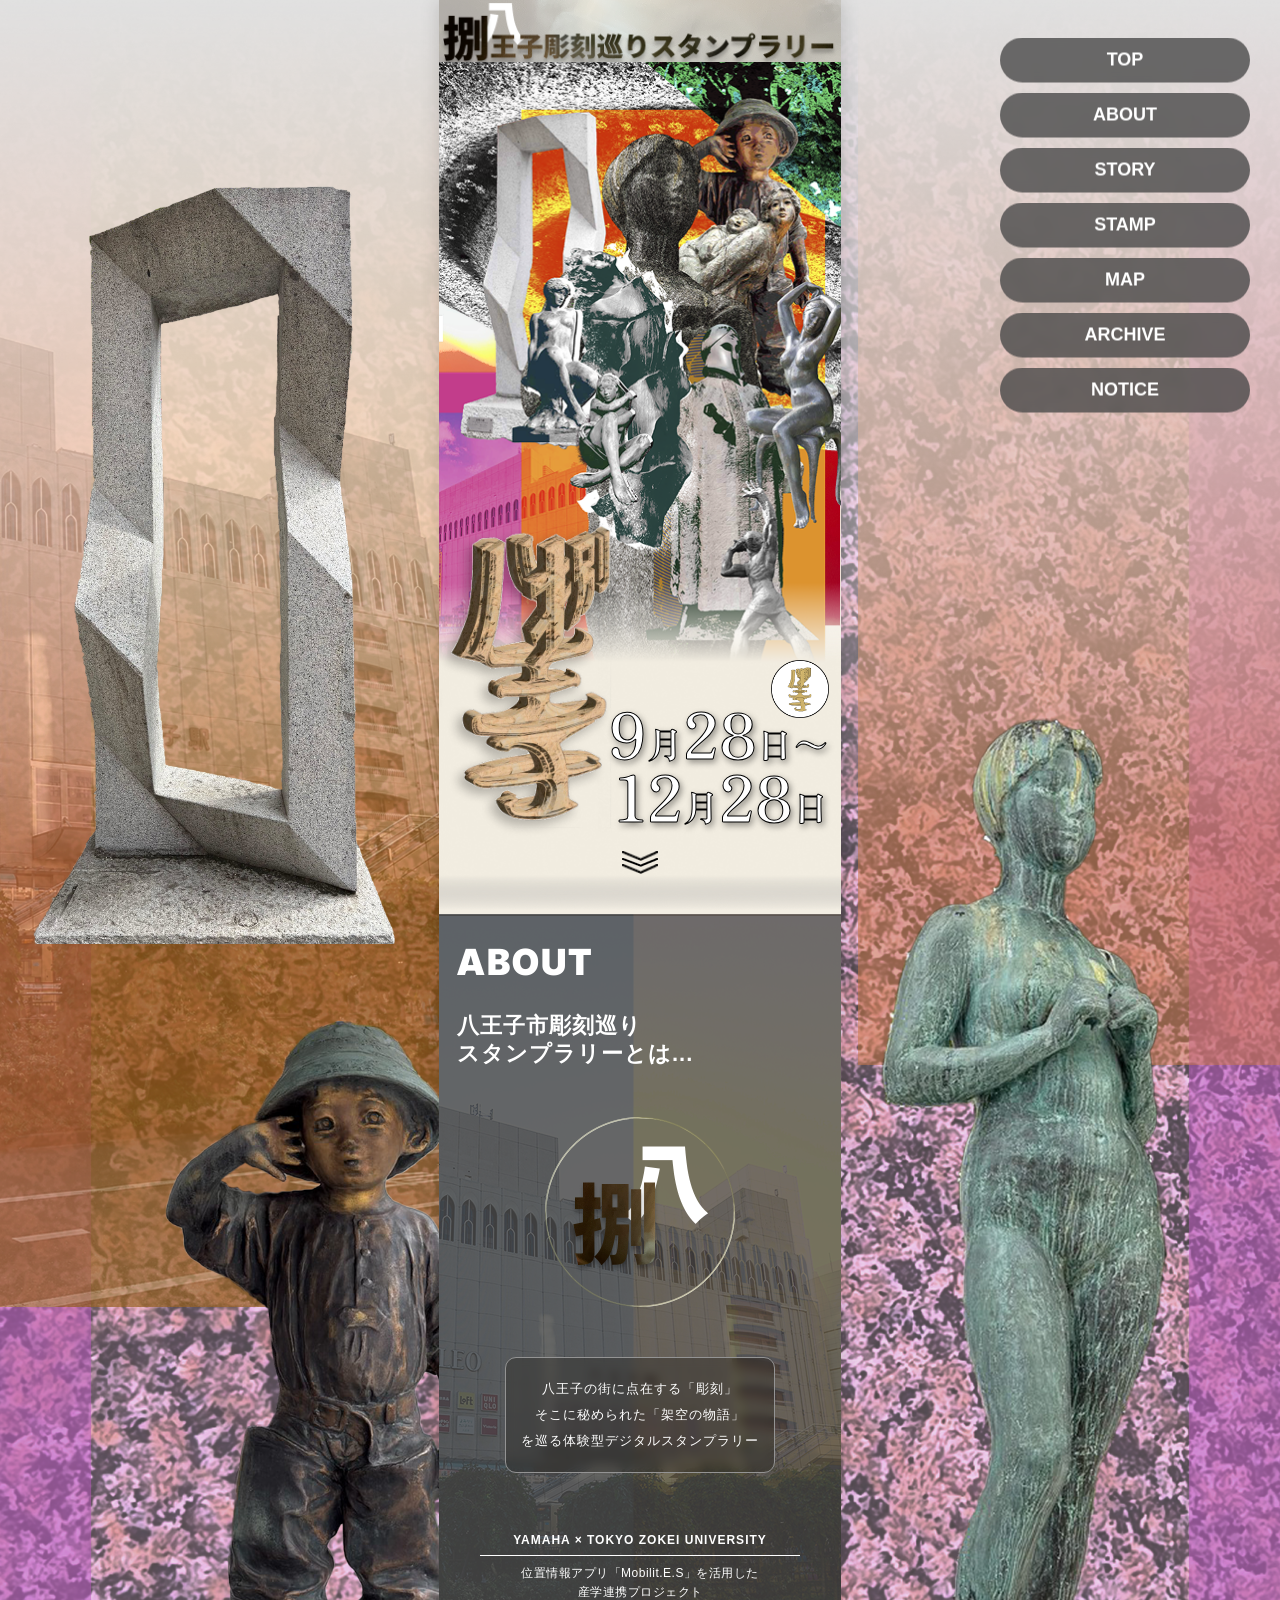
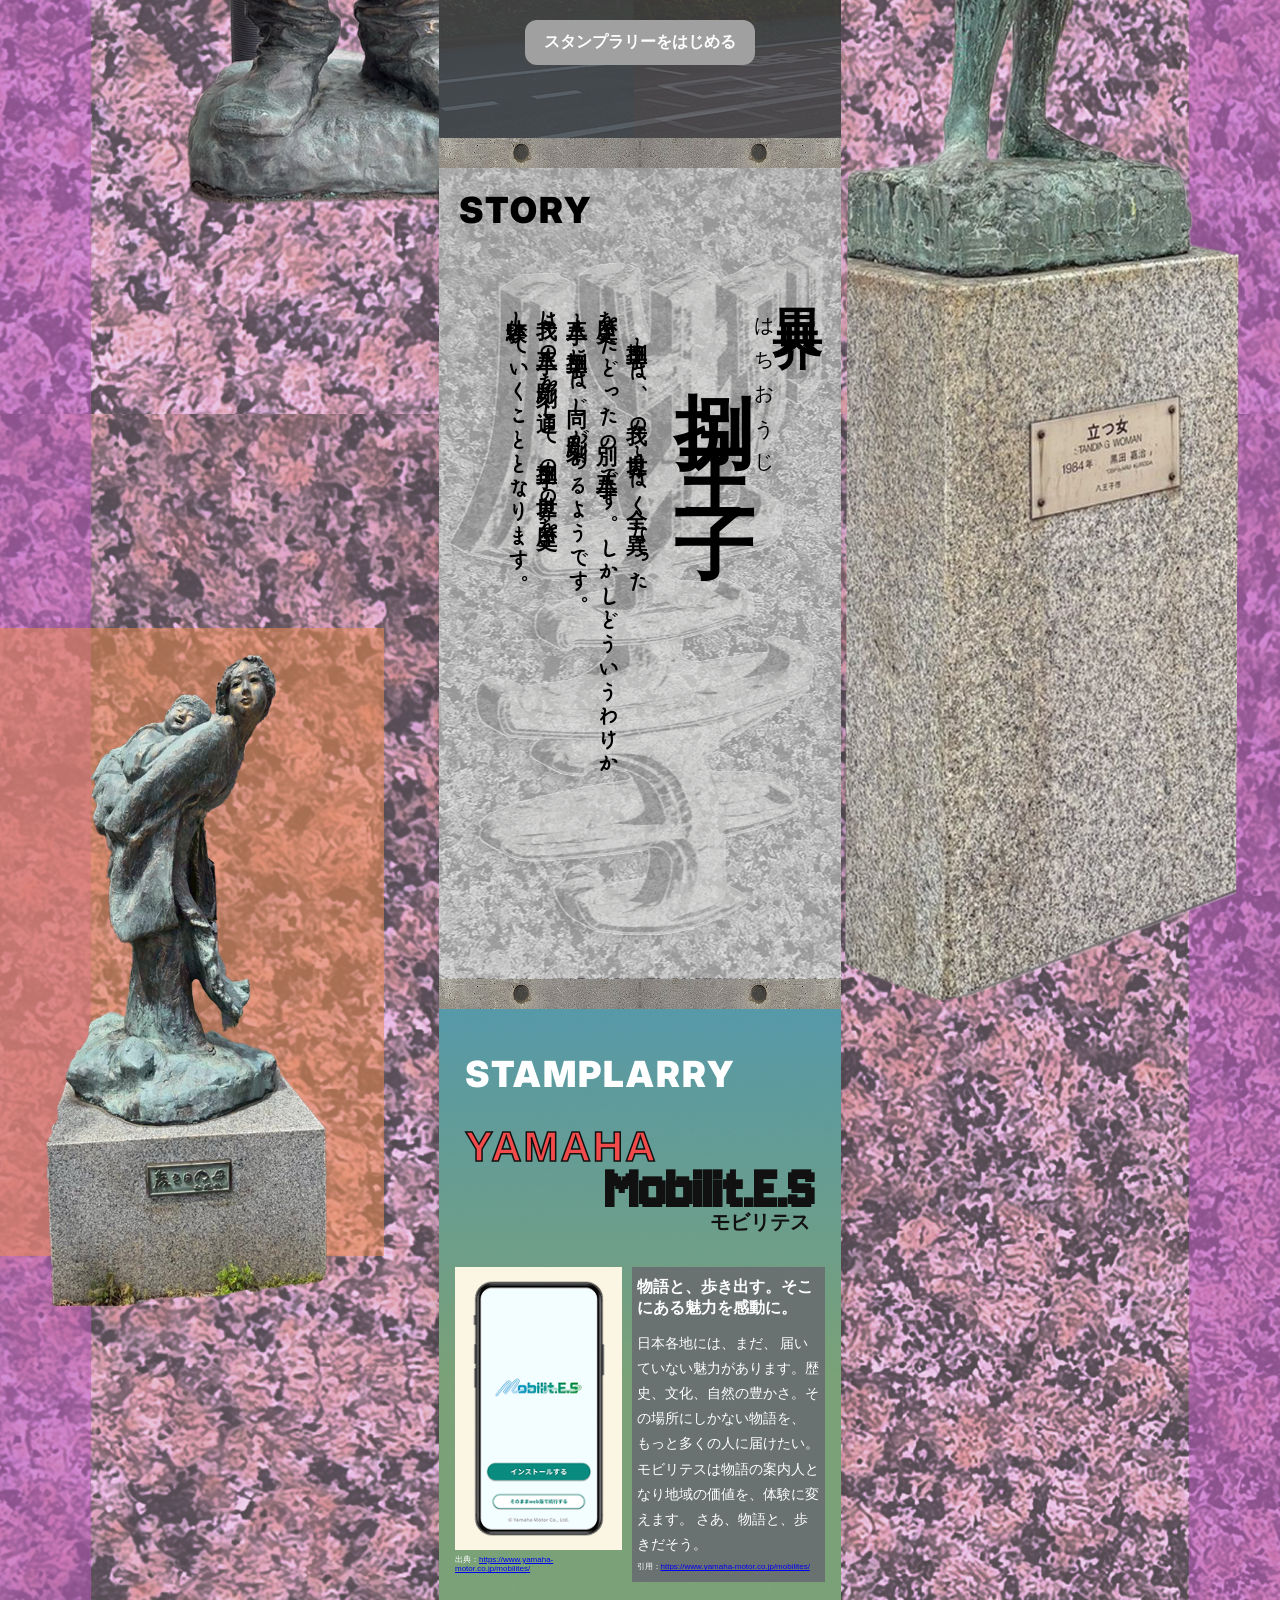
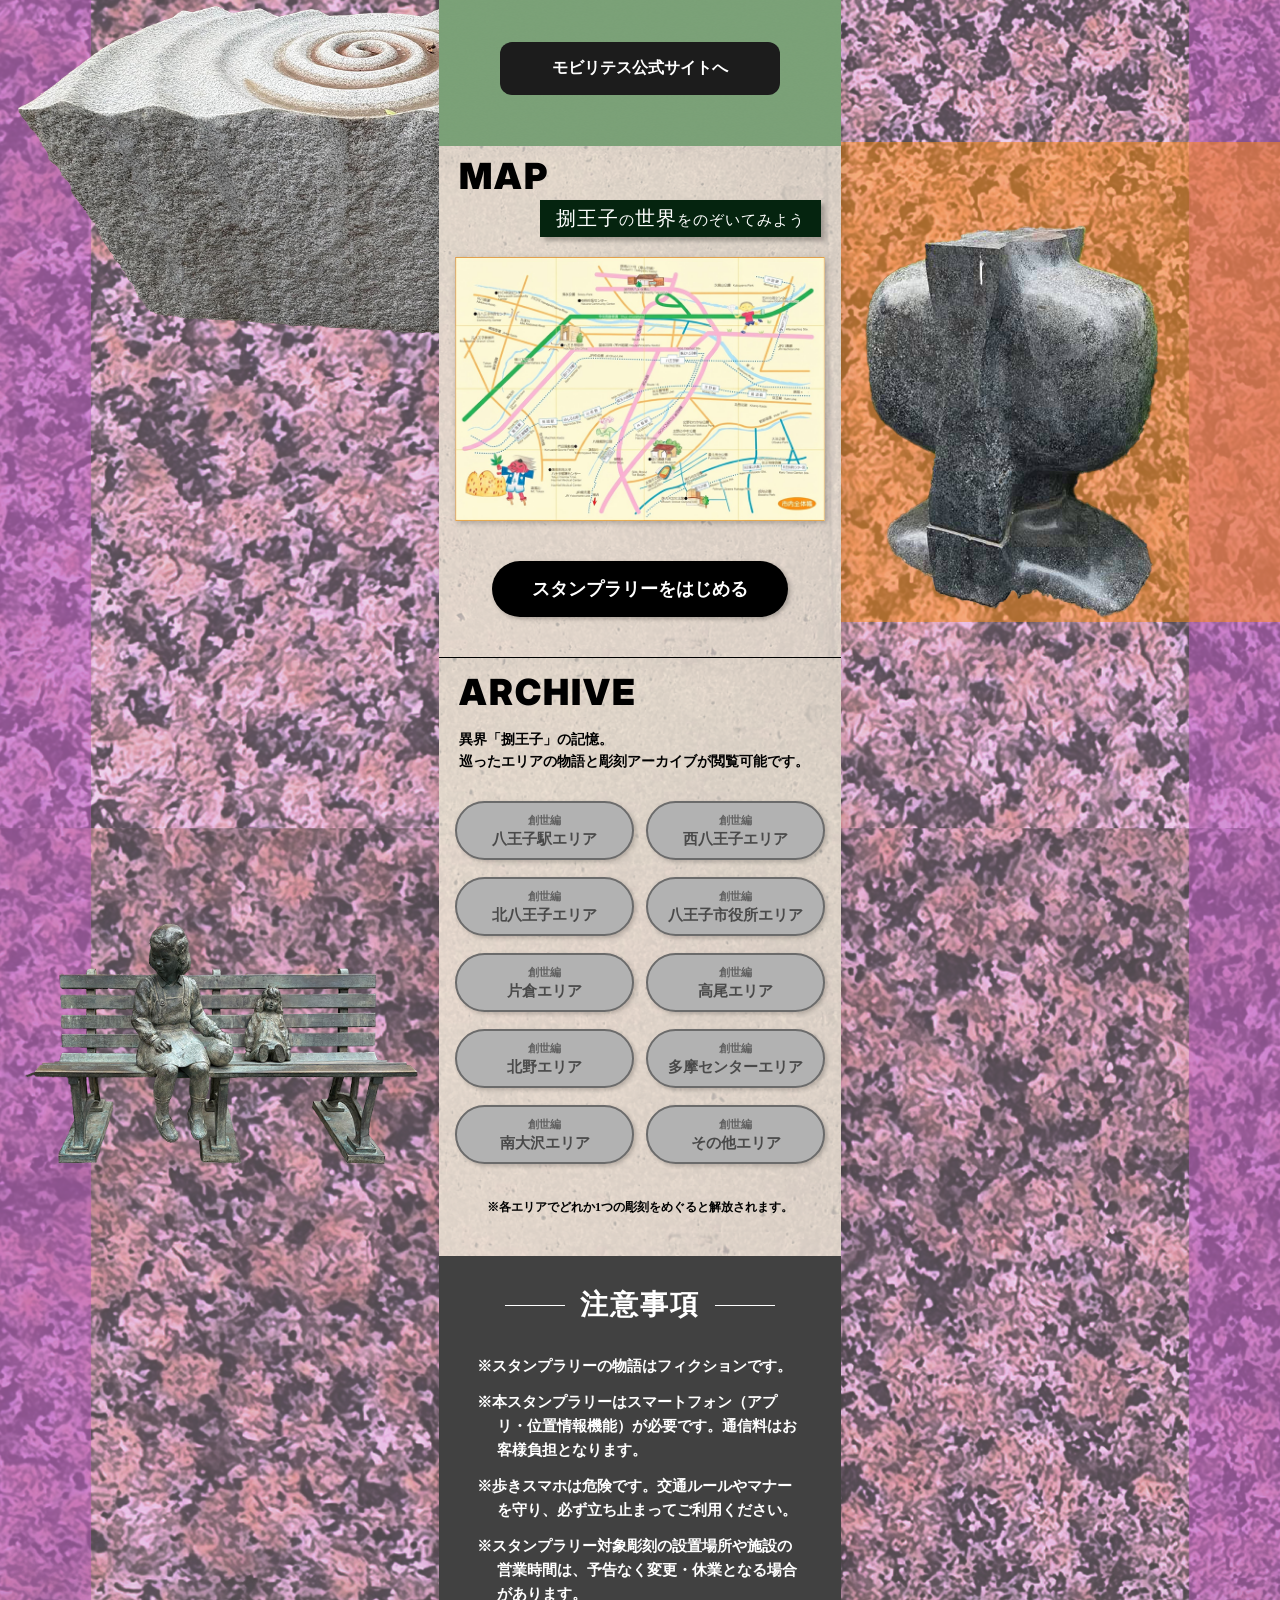
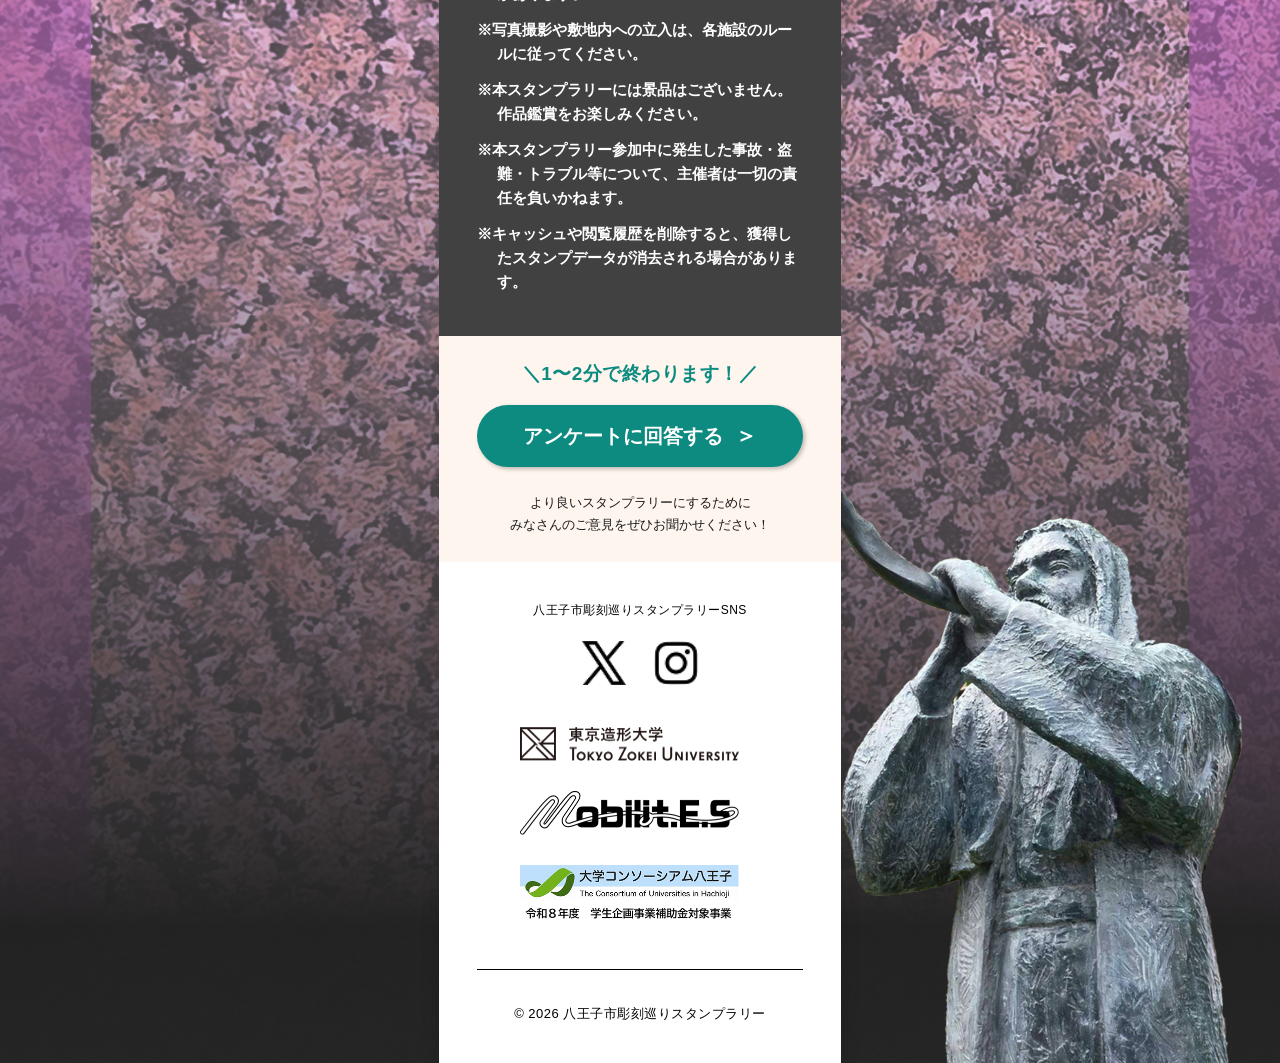
==== commit 9ac8a2c6: "Add files via upload" ====
--- a/index.html
+++ b/index.html
@@ -43,6 +43,8 @@
                 <div class="loading-bar" id="loadingBar"></div>
             </div>
             <p class="loading-percent" id="loadingPercent">0<span>%</span></p>
+            <!-- タップ案内のテキストを追加 -->
+            <p class="loading-skip-note"></p>
         </div>
     </div>
     <script>
@@ -217,13 +219,11 @@
             </p>
 
             <div class="archive-grid">
-                <!-- 解放済み（アクティブ）エリア -->
-                <a href="html/archive_hachiojistation.html" class="archive-card active">
+                <!--エリア -->
+                <div class="archive-card disabled" id="card-hachioji">
                     <span class="sub-title">創世編</span>
                     <span class="main-title">八王子駅エリア</span>
-                </a>
-
-                <!-- 未解放（グレーアウト）エリア -->
+                </div>
                 <div class="archive-card disabled">
                     <span class="sub-title">創世編</span>
                     <span class="main-title">西八王子エリア</span>
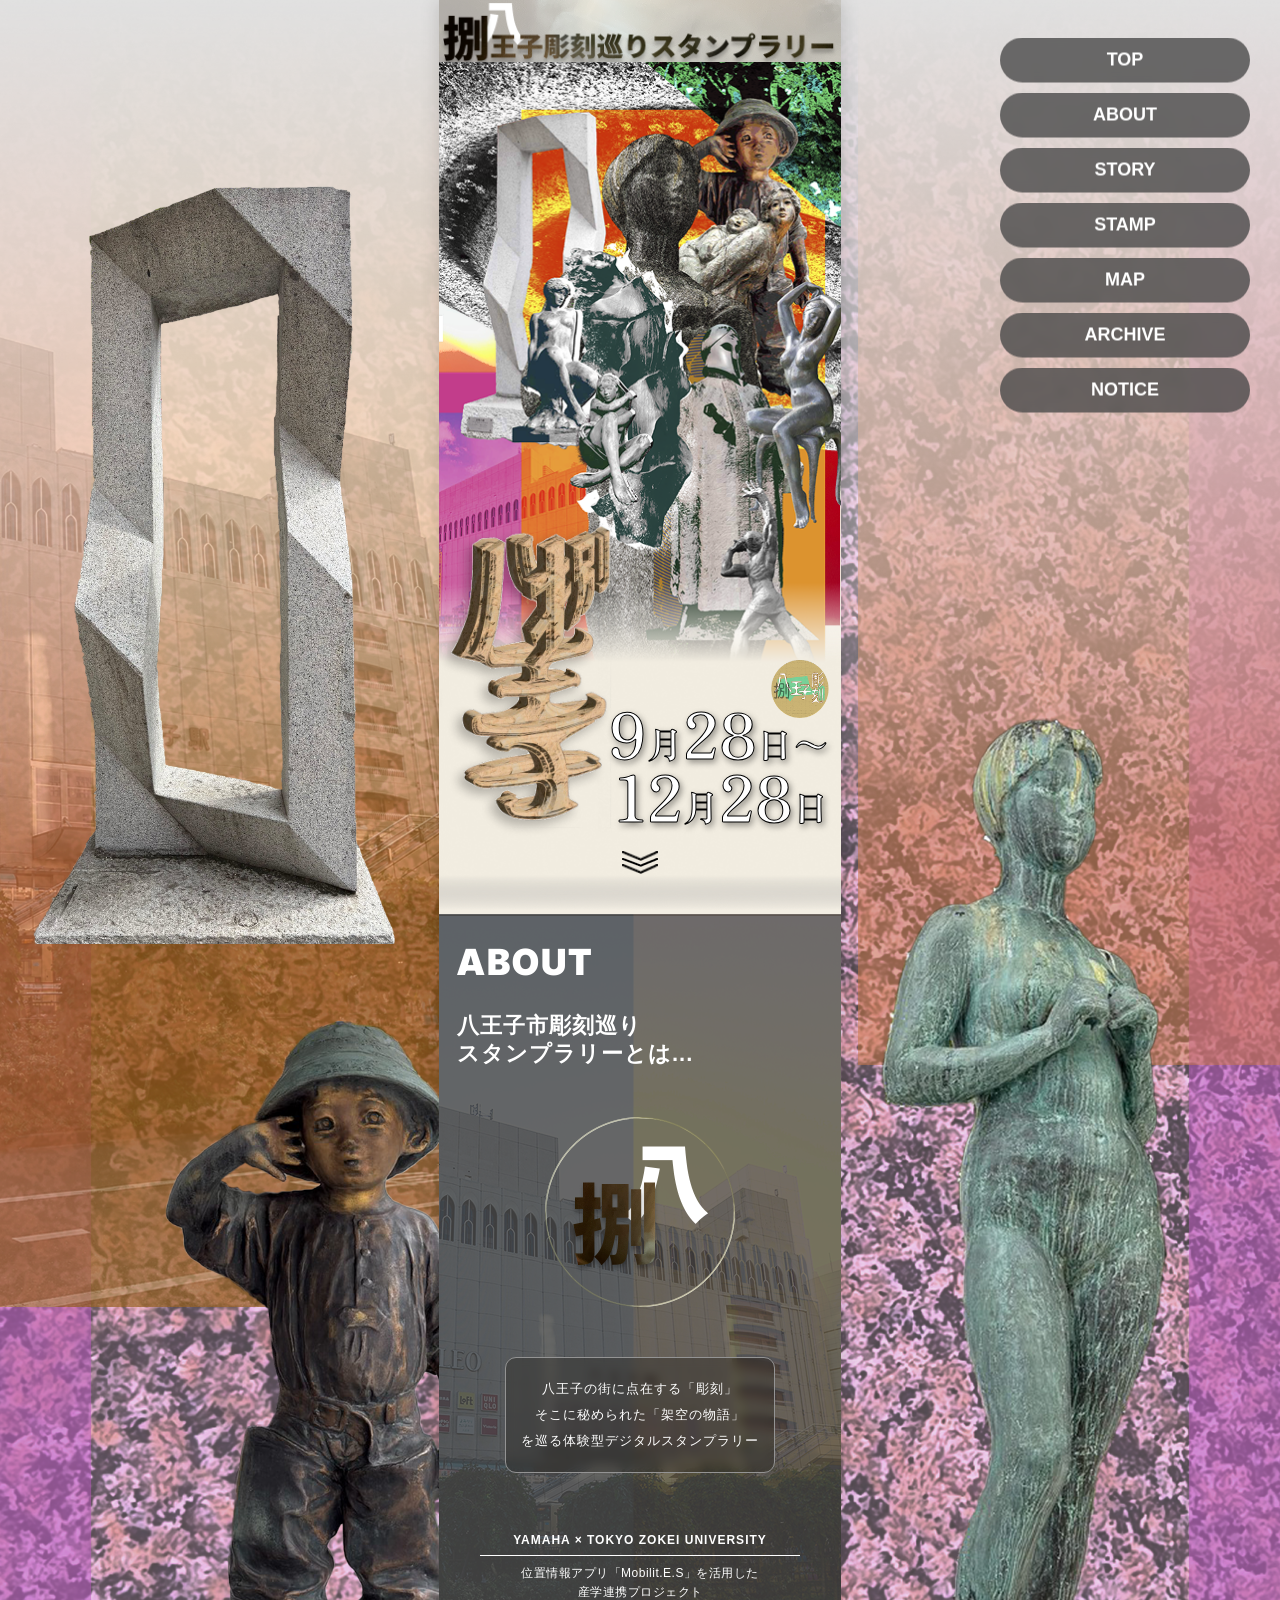
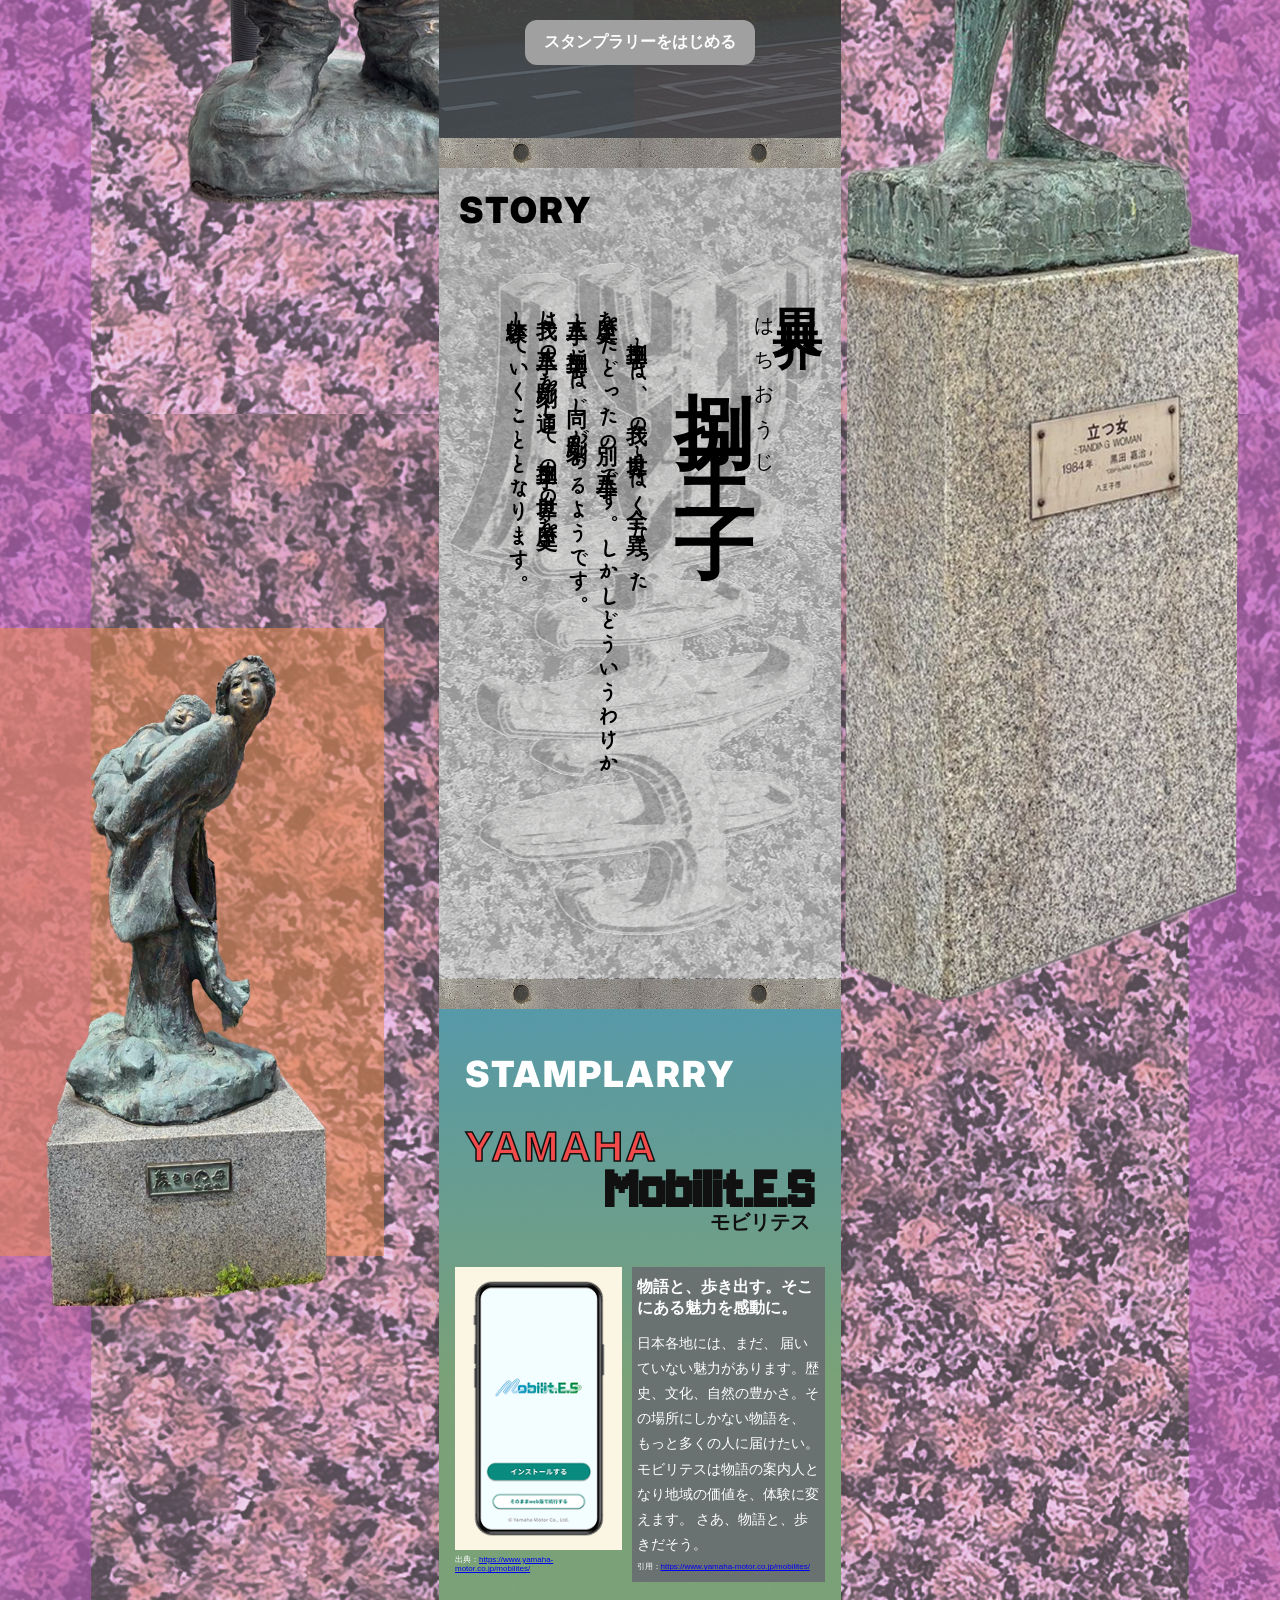
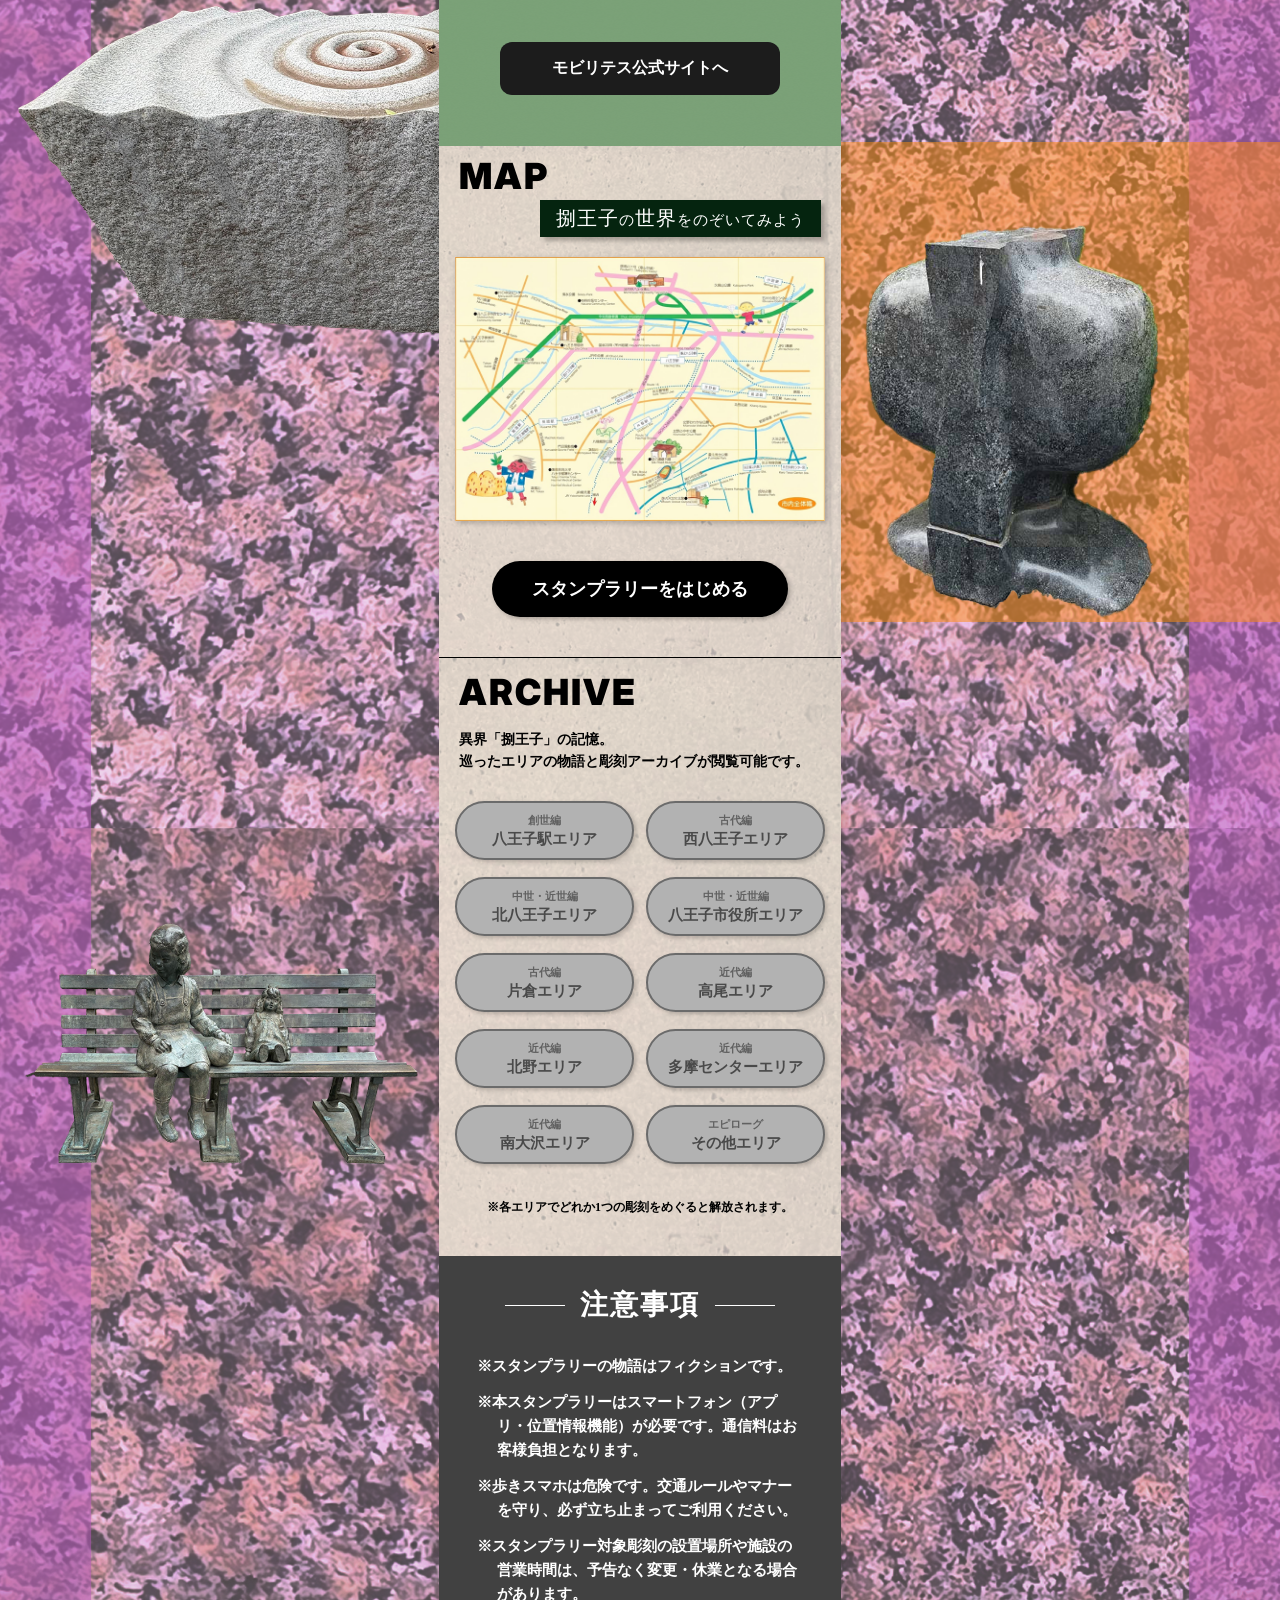
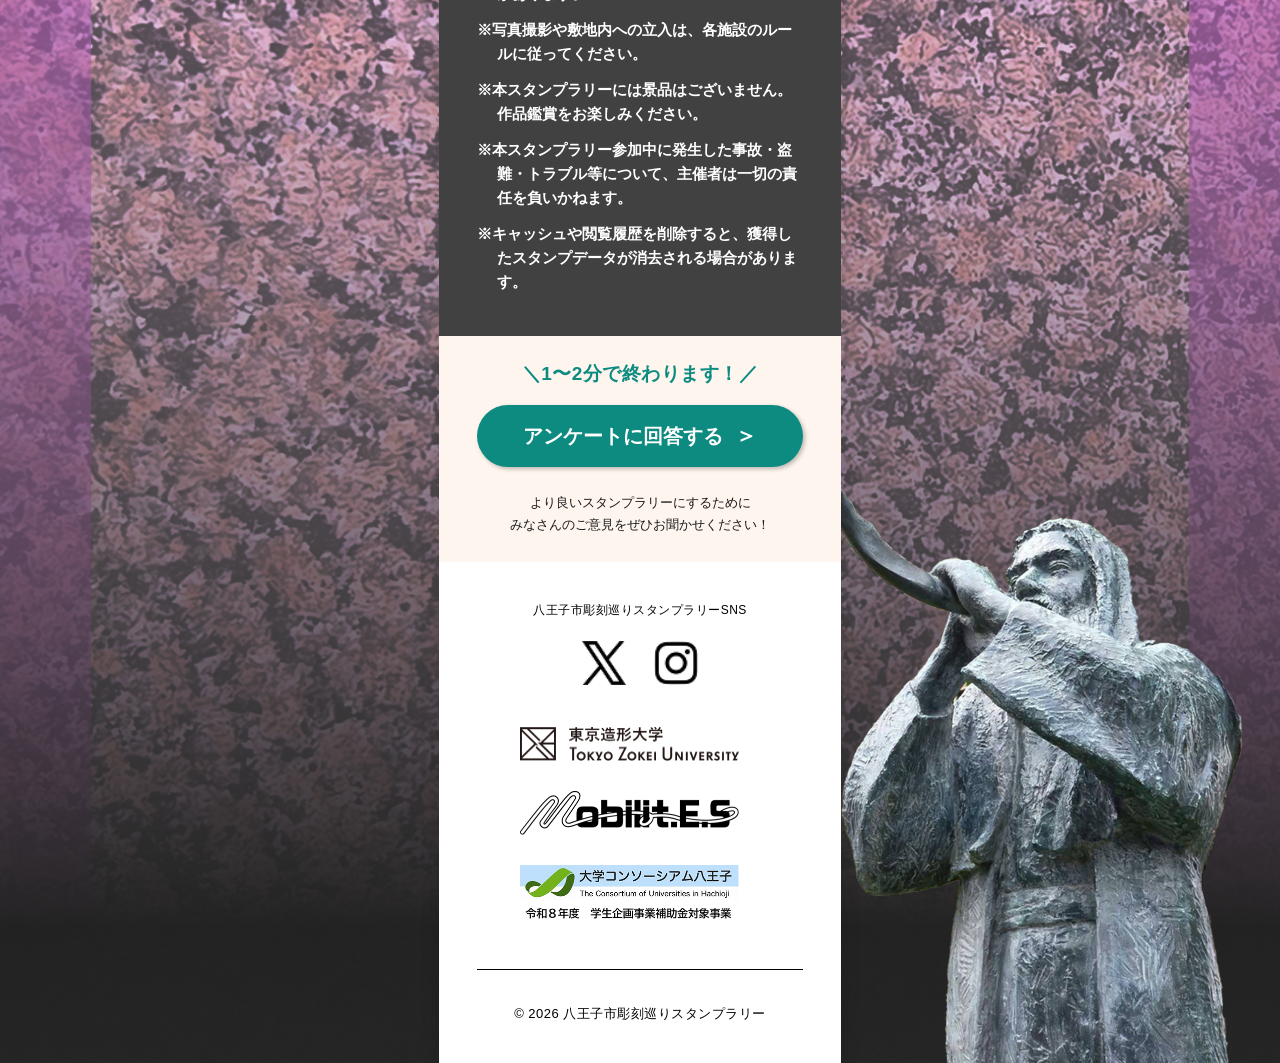
==== commit 3af22e13: "Add files via upload" ====
--- a/index.html
+++ b/index.html
@@ -224,40 +224,40 @@
                     <span class="sub-title">創世編</span>
                     <span class="main-title">八王子駅エリア</span>
                 </div>
-                <div class="archive-card disabled">
-                    <span class="sub-title">創世編</span>
+                <div class="archive-card disabled" id="card-hachioji2">
+                    <span class="sub-title">古代編</span>
                     <span class="main-title">西八王子エリア</span>
                 </div>
-                <div class="archive-card disabled">
-                    <span class="sub-title">創世編</span>
+                <div class="archive-card disabled" id="card-hachioji3">
+                    <span class="sub-title">中世・近世編</span>
                     <span class="main-title">北八王子エリア</span>
                 </div>
-                <div class="archive-card disabled">
-                    <span class="sub-title">創世編</span>
+                <div class="archive-card disabled" id="card-hachioji4">
+                    <span class="sub-title">中世・近世編</span>
                     <span class="main-title">八王子市役所エリア</span>
                 </div>
-                <div class="archive-card disabled">
-                    <span class="sub-title">創世編</span>
+                <div class="archive-card disabled" id="card-katakura">
+                    <span class="sub-title">古代編</span>
                     <span class="main-title">片倉エリア</span>
                 </div>
-                <div class="archive-card disabled">
-                    <span class="sub-title">創世編</span>
+                <div class="archive-card disabled" id="card-takao">
+                    <span class="sub-title">近代編</span>
                     <span class="main-title">高尾エリア</span>
                 </div>
-                <div class="archive-card disabled">
-                    <span class="sub-title">創世編</span>
+                <div class="archive-card disabled" id="card-kitano">
+                    <span class="sub-title">近代編</span>
                     <span class="main-title">北野エリア</span>
                 </div>
-                <div class="archive-card disabled">
-                    <span class="sub-title">創世編</span>
+                <div class="archive-card disabled" id="card-tamacenters">
+                    <span class="sub-title">近代編</span>
                     <span class="main-title">多摩センターエリア</span>
                 </div>
-                <div class="archive-card disabled">
-                    <span class="sub-title">創世編</span>
+                <div class="archive-card disabled" id="card-nandazawa">
+                    <span class="sub-title">近代編</span>
                     <span class="main-title">南大沢エリア</span>
                 </div>
-                <div class="archive-card disabled">
-                    <span class="sub-title">創世編</span>
+                <div class="archive-card disabled" id="card-other">
+                    <span class="sub-title">エピローグ</span>
                     <span class="main-title">その他エリア</span>
                 </div>
             </div>
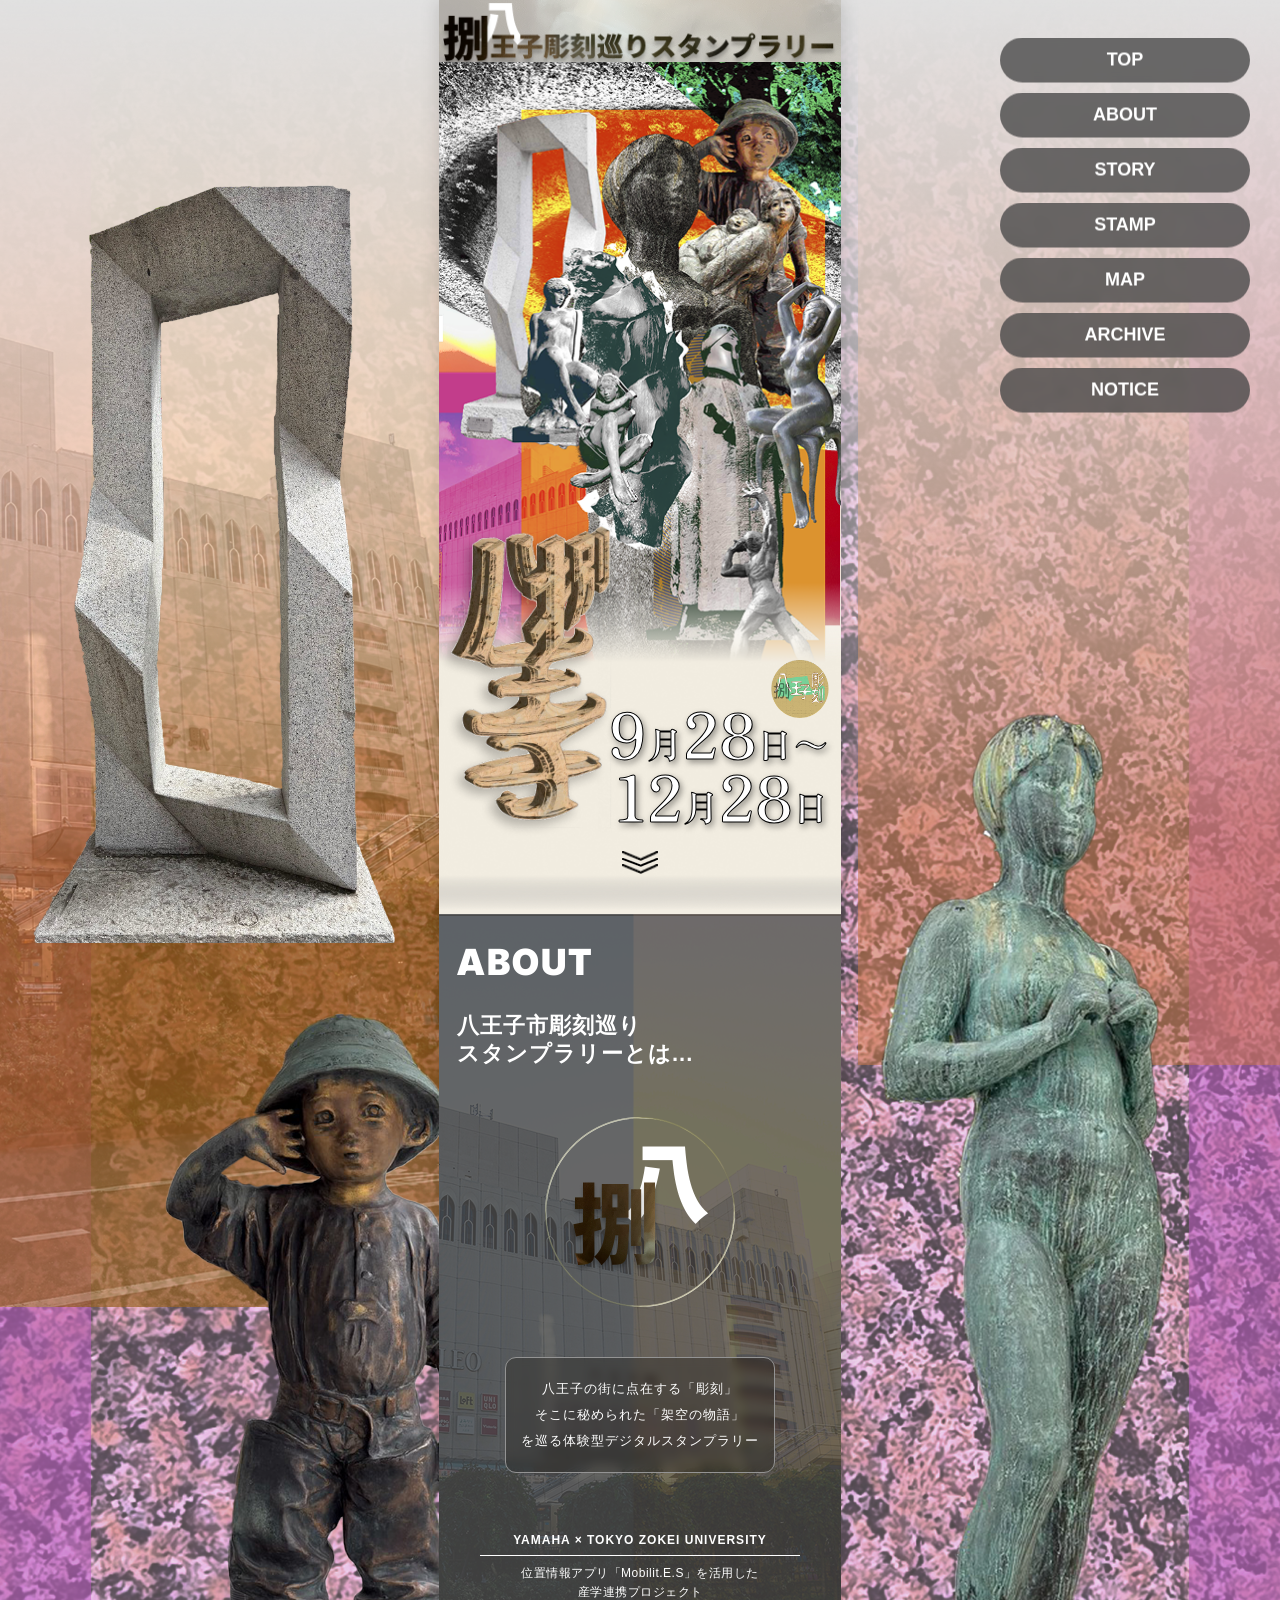
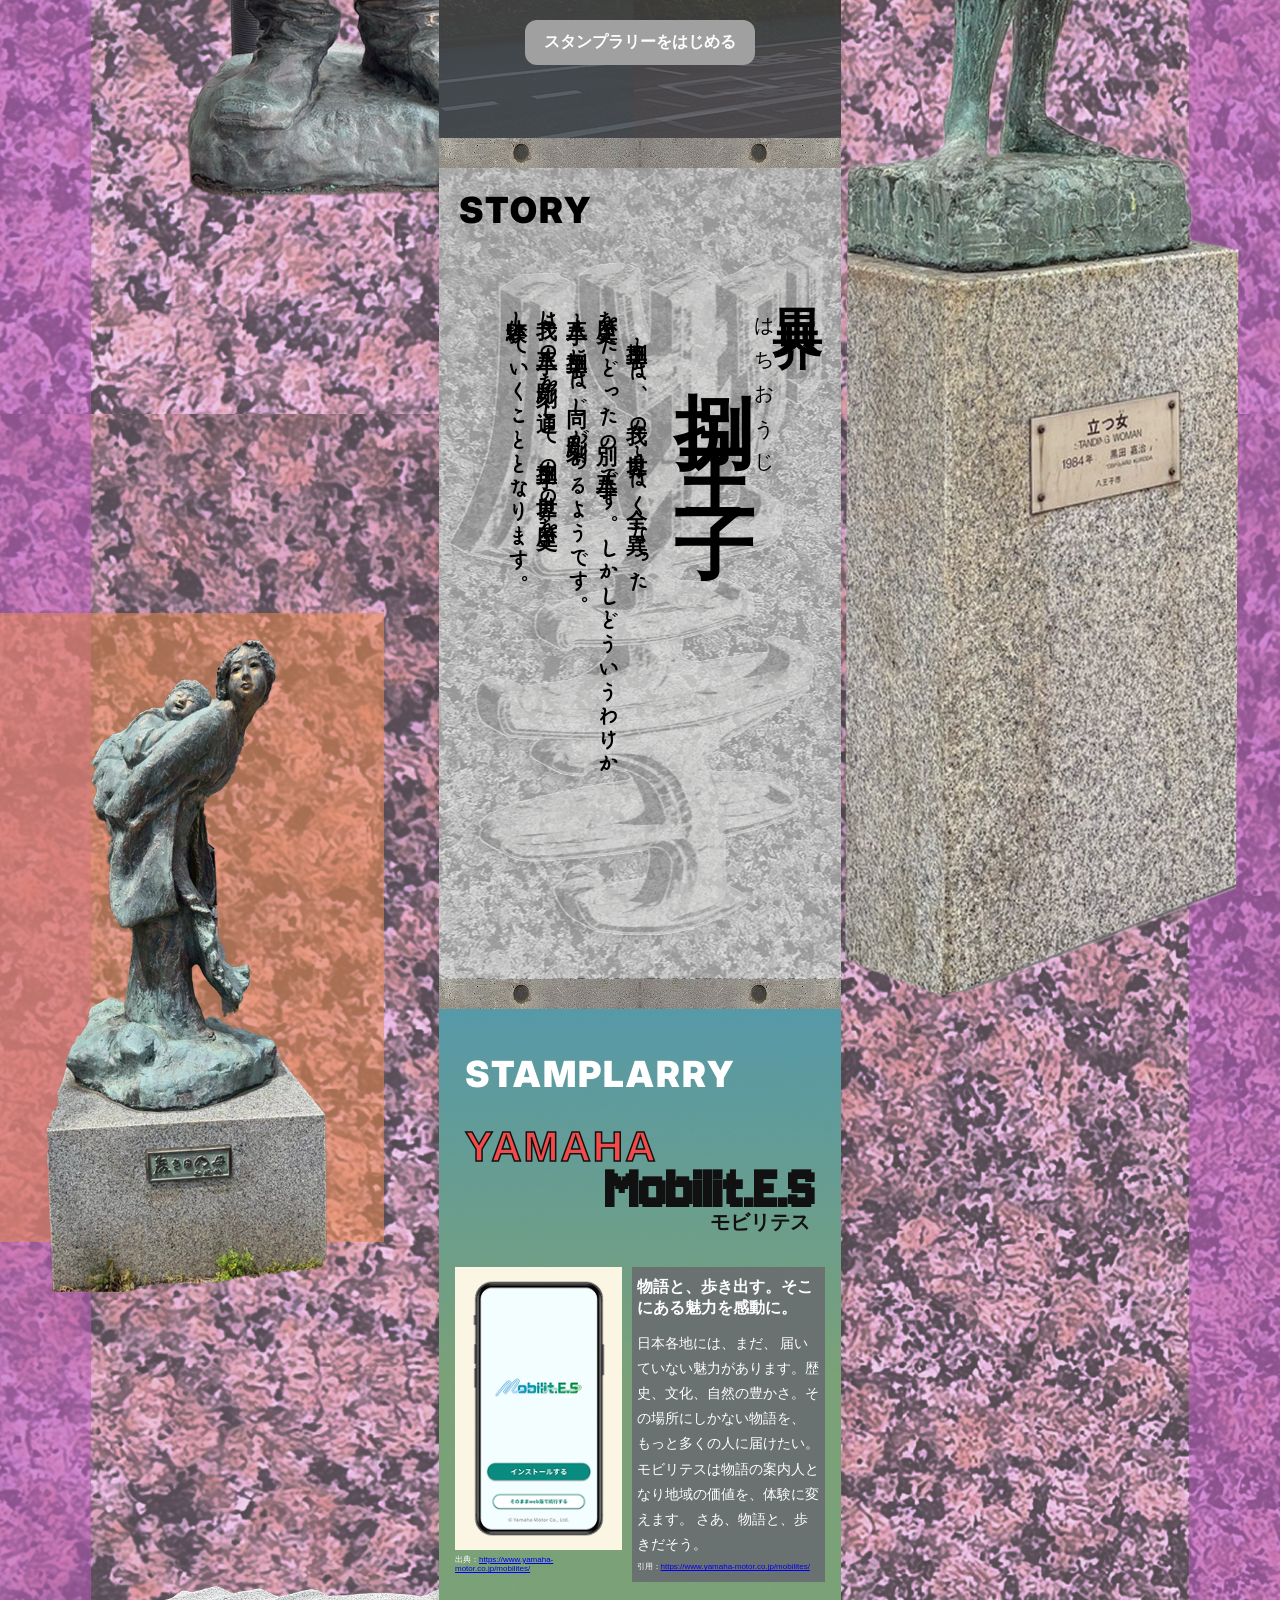
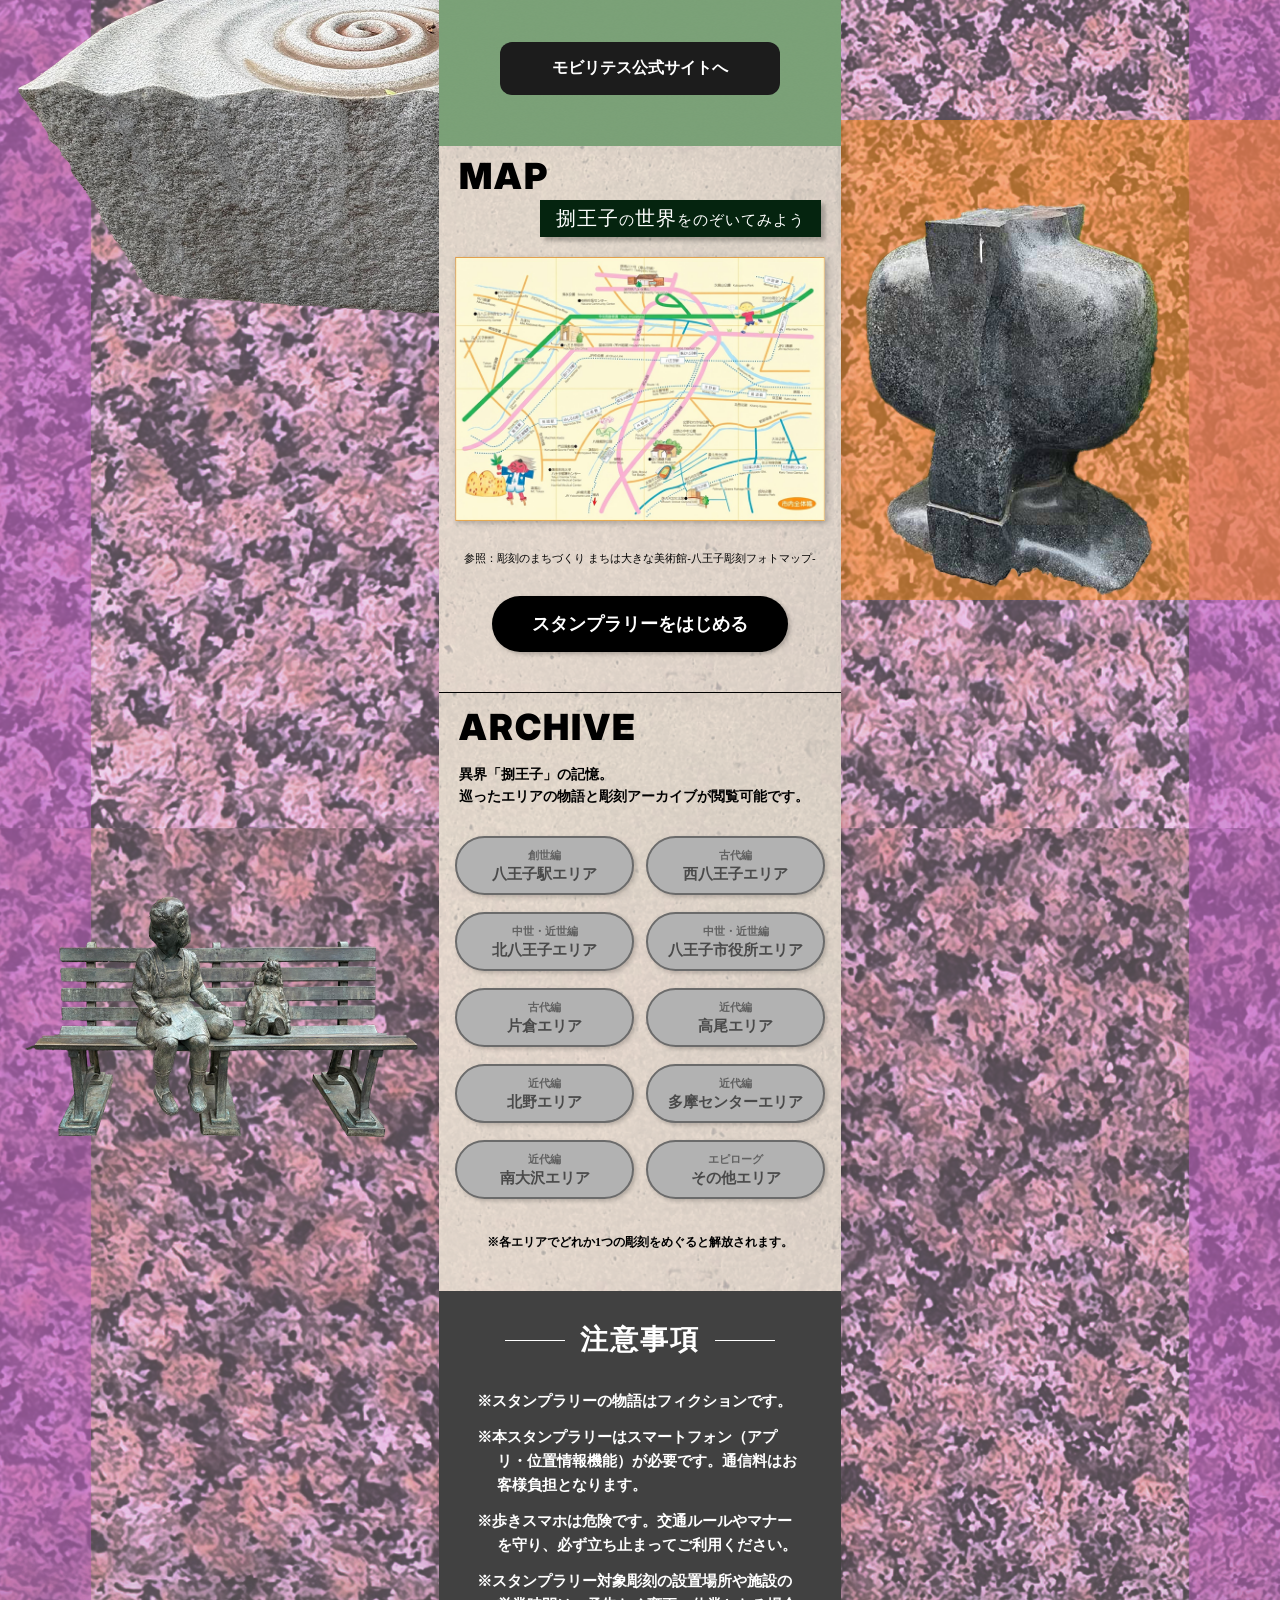
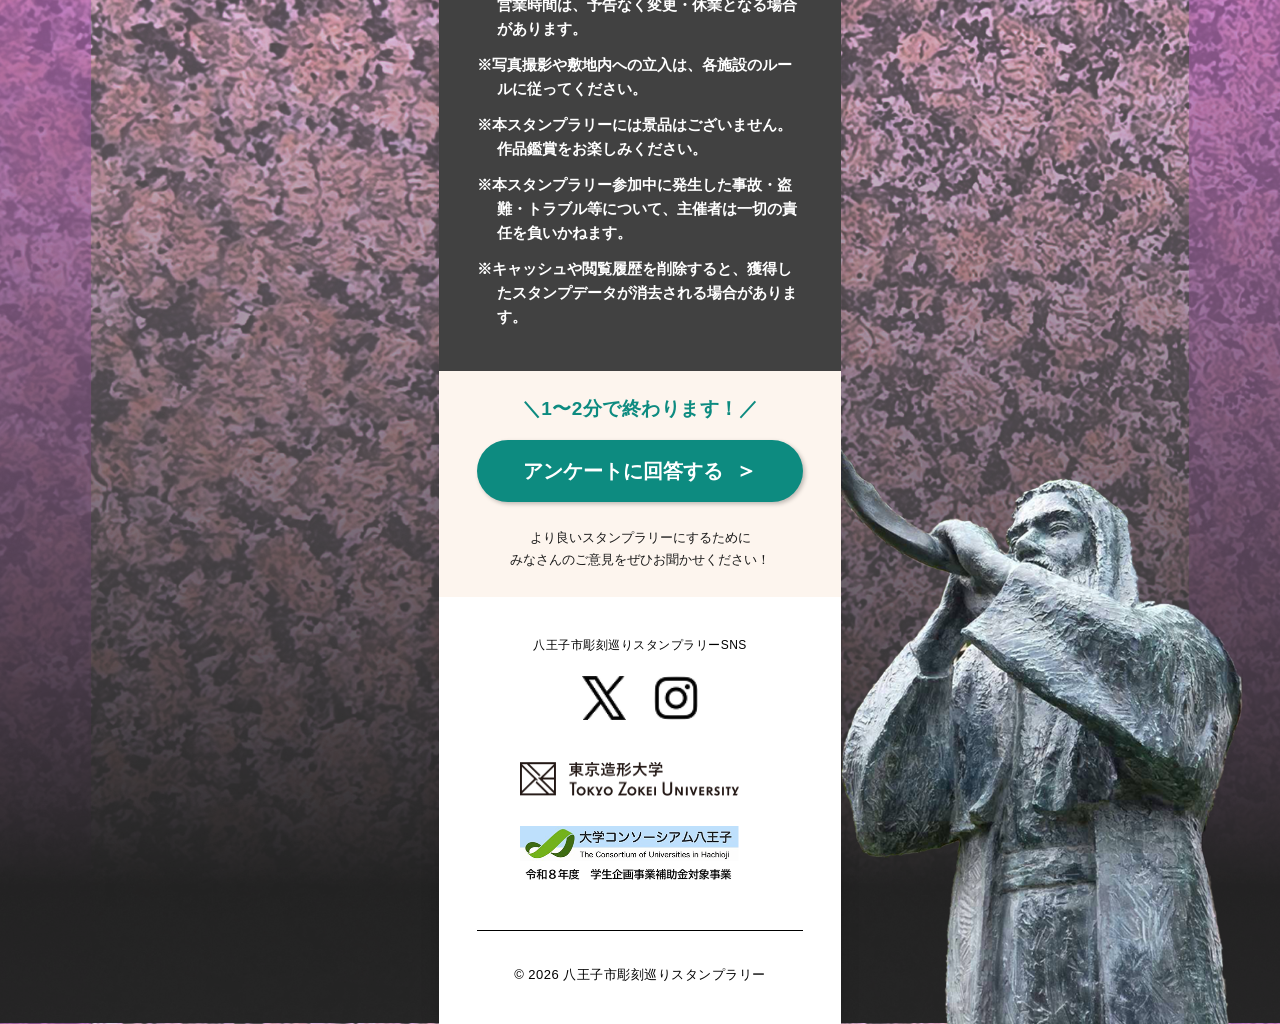
==== commit 3f70fc33: "Add files via upload" ====
--- a/index.html
+++ b/index.html
@@ -200,7 +200,12 @@
 
             <!-- マップ画像 -->
             <div class="map-image-wrap">
-                <img src="images/areamap.png" width="386px" height="auto" alt="スタンプラリーマップ" class="map-zoom-img">
+                <img src="images/areamap.png" data-large="images/areamap-highres.png" width="386px" height="auto"
+                    alt="スタンプラリーマップ" class="map-zoom-img">
+            </div>
+
+            <div class="map-area-info">
+                <p>参照：彫刻のまちづくり まちは大きな美術館-八王子彫刻フォトマップ-</p>
             </div>
 
             <!-- ボタン -->
@@ -218,21 +223,22 @@
                 巡ったエリアの物語と彫刻アーカイブが閲覧可能です。
             </p>
 
+            <!-- アーカイブグリッド -->
             <div class="archive-grid">
                 <!--エリア -->
                 <div class="archive-card disabled" id="card-hachioji">
                     <span class="sub-title">創世編</span>
                     <span class="main-title">八王子駅エリア</span>
                 </div>
-                <div class="archive-card disabled" id="card-hachioji2">
+                <div class="archive-card disabled" id="card-nishihachioji">
                     <span class="sub-title">古代編</span>
                     <span class="main-title">西八王子エリア</span>
                 </div>
-                <div class="archive-card disabled" id="card-hachioji3">
+                <div class="archive-card disabled" id="card-kitahachioji">
                     <span class="sub-title">中世・近世編</span>
                     <span class="main-title">北八王子エリア</span>
                 </div>
-                <div class="archive-card disabled" id="card-hachioji4">
+                <div class="archive-card disabled" id="card-hachiojisiyakusyo">
                     <span class="sub-title">中世・近世編</span>
                     <span class="main-title">八王子市役所エリア</span>
                 </div>
@@ -248,15 +254,15 @@
                     <span class="sub-title">近代編</span>
                     <span class="main-title">北野エリア</span>
                 </div>
-                <div class="archive-card disabled" id="card-tamacenters">
+                <div class="archive-card disabled" id="card-tamacenter">
                     <span class="sub-title">近代編</span>
                     <span class="main-title">多摩センターエリア</span>
                 </div>
-                <div class="archive-card disabled" id="card-nandazawa">
+                <div class="archive-card disabled" id="card-minamiosawa">
                     <span class="sub-title">近代編</span>
                     <span class="main-title">南大沢エリア</span>
                 </div>
-                <div class="archive-card disabled" id="card-other">
+                <div class="archive-card disabled" id="card-others">
                     <span class="sub-title">エピローグ</span>
                     <span class="main-title">その他エリア</span>
                 </div>
@@ -306,8 +312,8 @@
             <div class="footericon">
                 <a href="https://www.zokei.ac.jp/" target="_blank" rel="noopener noreferrer"><img
                         src="images/footericon-tzu.png" width="219px" height="auto" alt="東京造形大学"></a>
-                <a href="https://www.yamaha-motor.co.jp/mobilites/" target="_blank" rel="noopener noreferrer"><img
-                        src="images/footericon-mobilites.png" width="219px" height="auto" alt="YAMAHAモビリテス"></a>
+                <!-- <a href="https://www.yamaha-motor.co.jp/mobilites/" target="_blank" rel="noopener noreferrer"><img
+                    src="images/footericon-mobilites.png" width="219px" height="auto" alt="YAMAHAモビリテス"></a> -->
                 <a href="https://gakuen-hachioji.jp/project/kikakuhojo/" target="_blank" rel="noopener noreferrer"><img
                         src="images/footericon-conso.png" width="219px" height="auto" alt="大学コンソーシアム八王子"></a>
             </div>
--- a/css/style.css
+++ b/css/style.css
@@ -985,10 +985,17 @@
     /* 画像まわりの影 */
 }
 
+.map-area-info {
+    margin-top: 10px;
+    font-size: 11px;
+    color: #000;
+    text-align: center;
+}
+
 /* 3. ボタンエリア */
 .map-btn-wrap {
     text-align: center;
-    margin-top: 40px;
+    margin-top: 30px;
 }
 
 .map-btn {
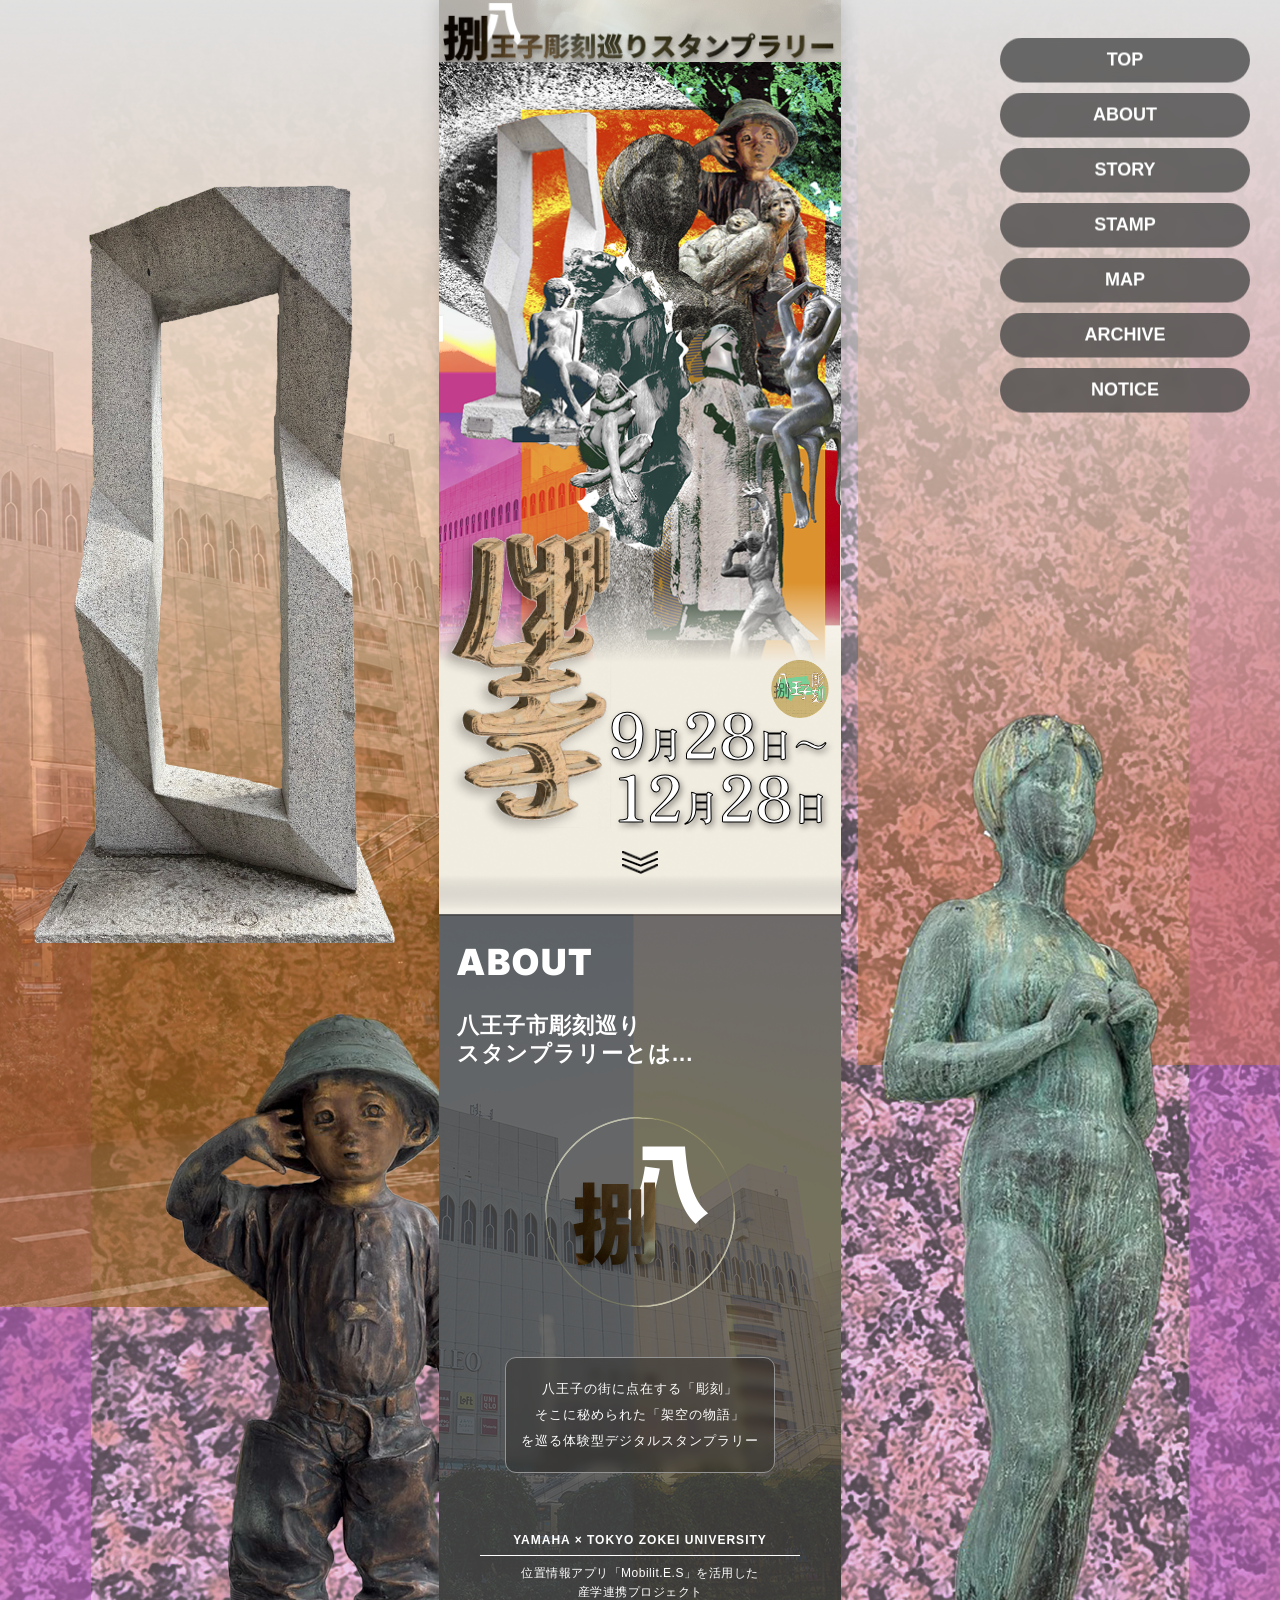
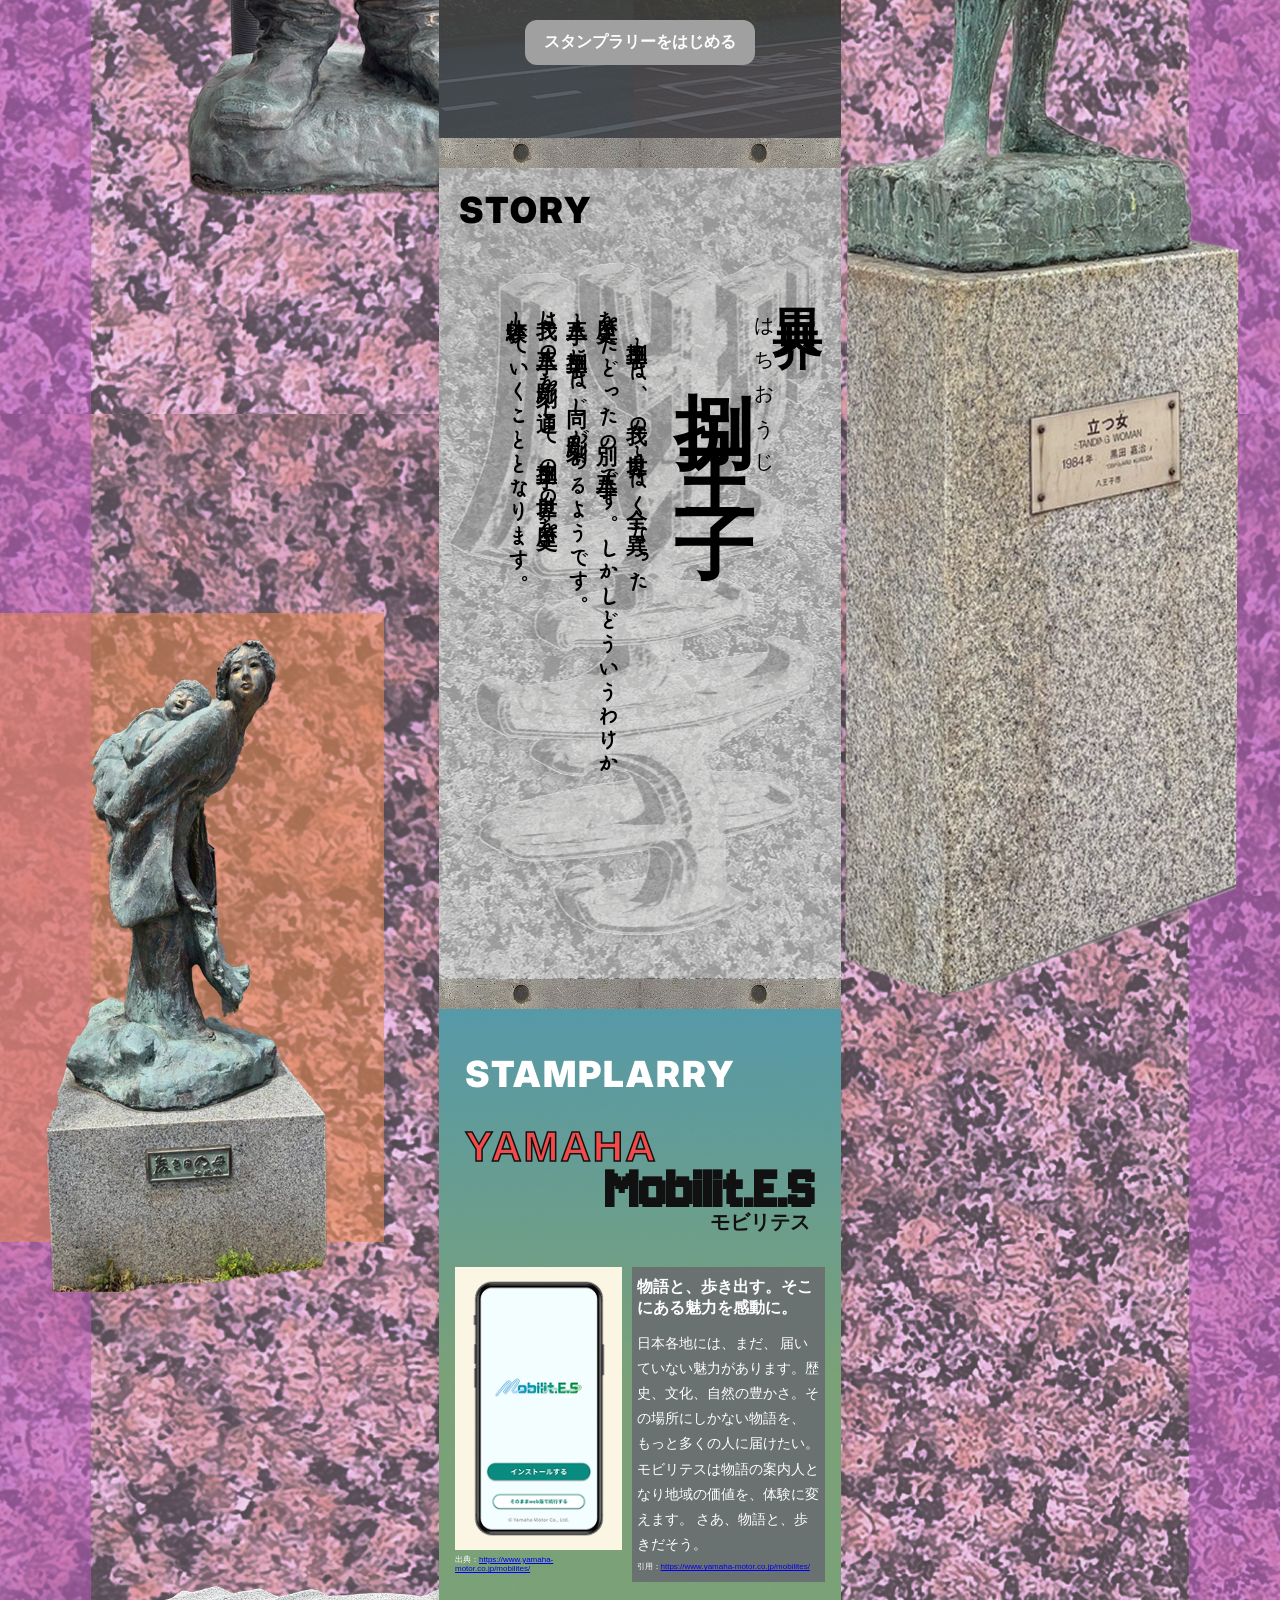
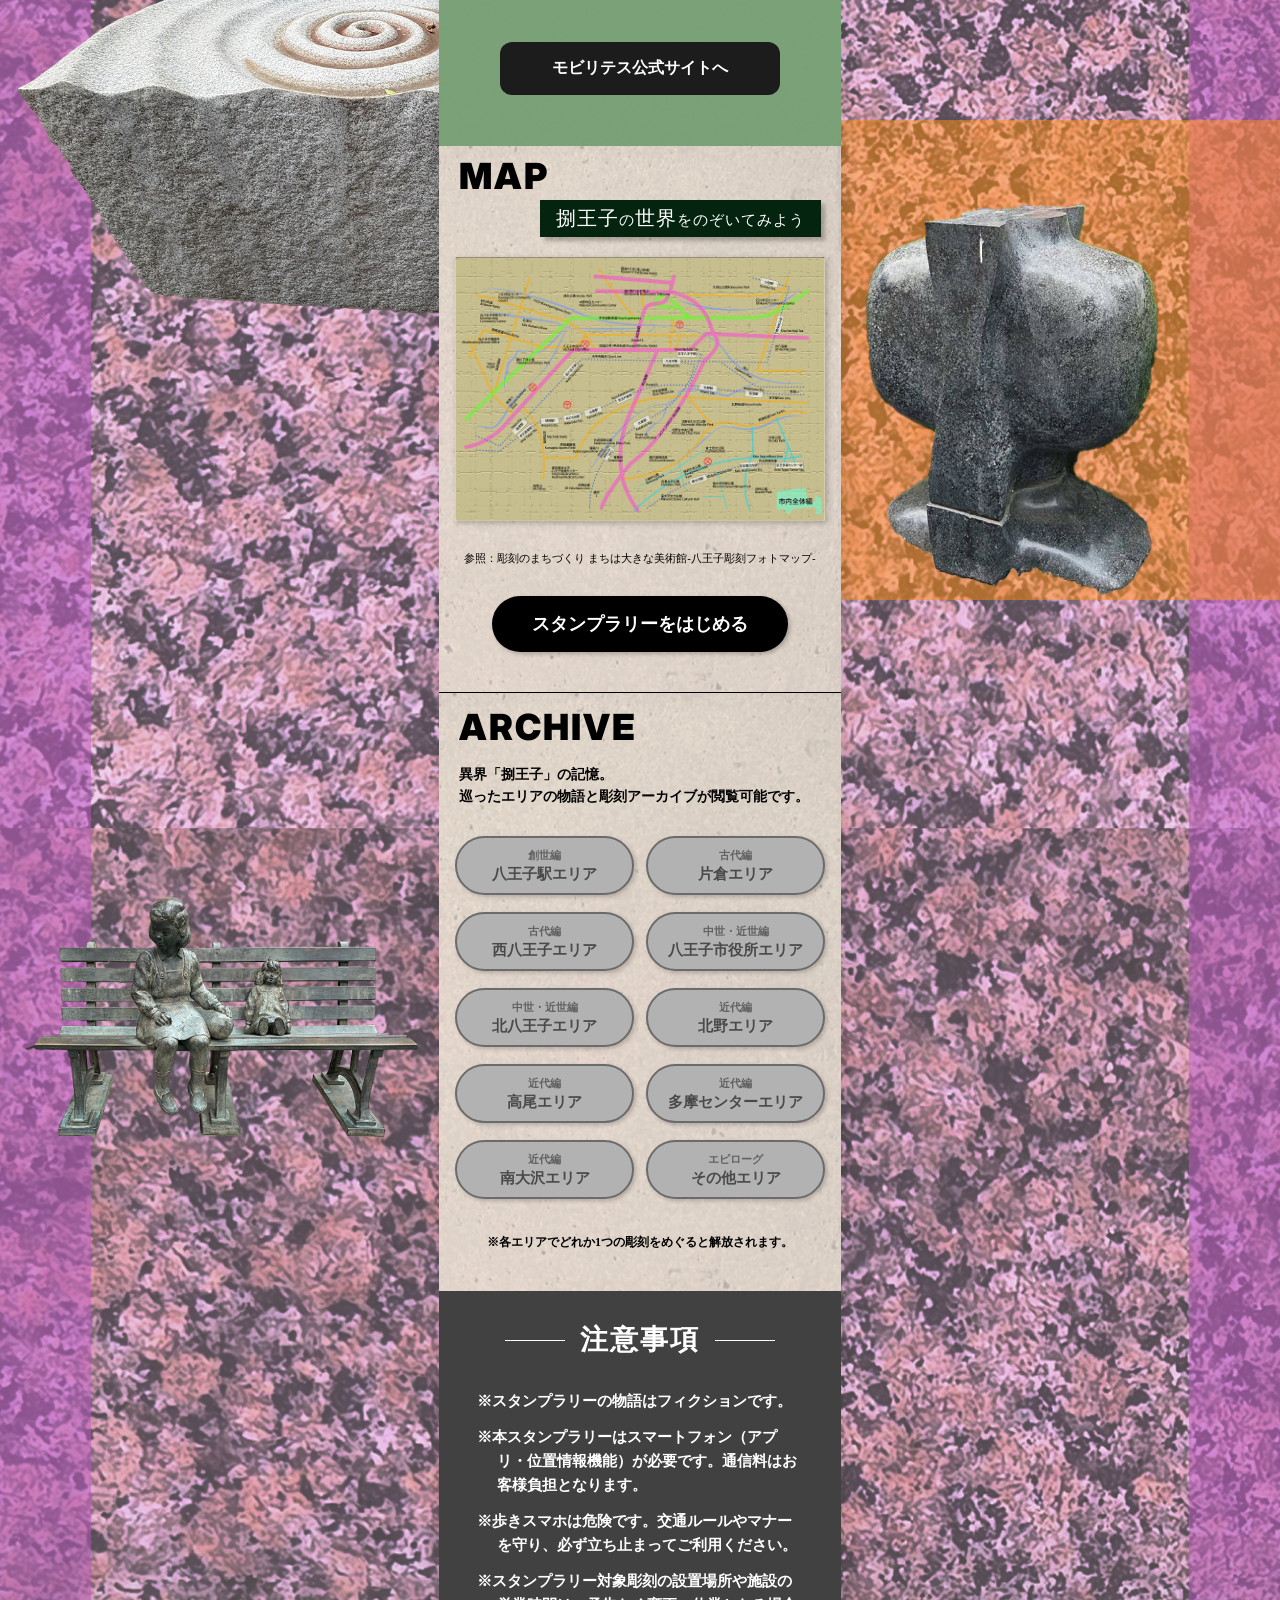
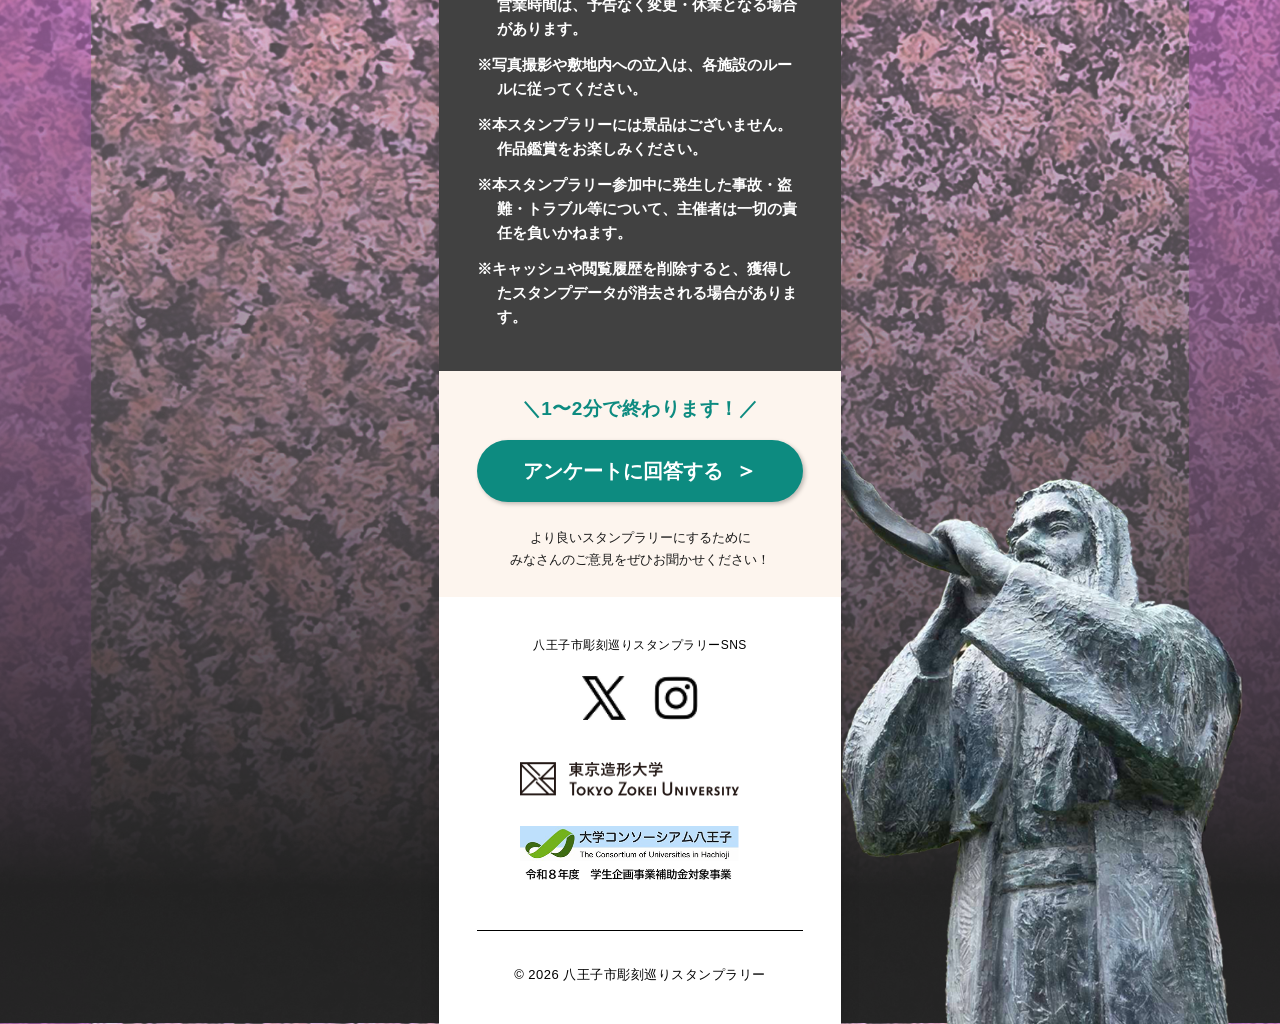
==== commit f32b8b86: "Add files via upload" ====
--- a/index.html
+++ b/index.html
@@ -3,7 +3,7 @@
 
 <head>
     <!-- Google tag (gtag.js) -->
-    <script async src="https://www.googletagmanager.com/gtag/js?id=G-J2H6LQZVP2"></script>
+    <script async src="https://www.googletagmanager.com/gtag/js?id=G-GWF5V2S3PY"></script>
     <script>
         window.dataLayer = window.dataLayer || [];
         function gtag() { dataLayer.push(arguments); }
@@ -230,29 +230,29 @@
                     <span class="sub-title">創世編</span>
                     <span class="main-title">八王子駅エリア</span>
                 </div>
+                <div class="archive-card disabled" id="card-katakura">
+                    <span class="sub-title">古代編</span>
+                    <span class="main-title">片倉エリア</span>
+                </div>
                 <div class="archive-card disabled" id="card-nishihachioji">
                     <span class="sub-title">古代編</span>
                     <span class="main-title">西八王子エリア</span>
                 </div>
+                <div class="archive-card disabled" id="card-hachiojisiyakusyo">
+                    <span class="sub-title">中世・近世編</span>
+                    <span class="main-title">八王子市役所エリア</span>
+                </div>
                 <div class="archive-card disabled" id="card-kitahachioji">
                     <span class="sub-title">中世・近世編</span>
                     <span class="main-title">北八王子エリア</span>
                 </div>
-                <div class="archive-card disabled" id="card-hachiojisiyakusyo">
-                    <span class="sub-title">中世・近世編</span>
-                    <span class="main-title">八王子市役所エリア</span>
-                </div>
-                <div class="archive-card disabled" id="card-katakura">
-                    <span class="sub-title">古代編</span>
-                    <span class="main-title">片倉エリア</span>
+                <div class="archive-card disabled" id="card-kitano">
+                    <span class="sub-title">近代編</span>
+                    <span class="main-title">北野エリア</span>
                 </div>
                 <div class="archive-card disabled" id="card-takao">
                     <span class="sub-title">近代編</span>
                     <span class="main-title">高尾エリア</span>
-                </div>
-                <div class="archive-card disabled" id="card-kitano">
-                    <span class="sub-title">近代編</span>
-                    <span class="main-title">北野エリア</span>
                 </div>
                 <div class="archive-card disabled" id="card-tamacenter">
                     <span class="sub-title">近代編</span>
